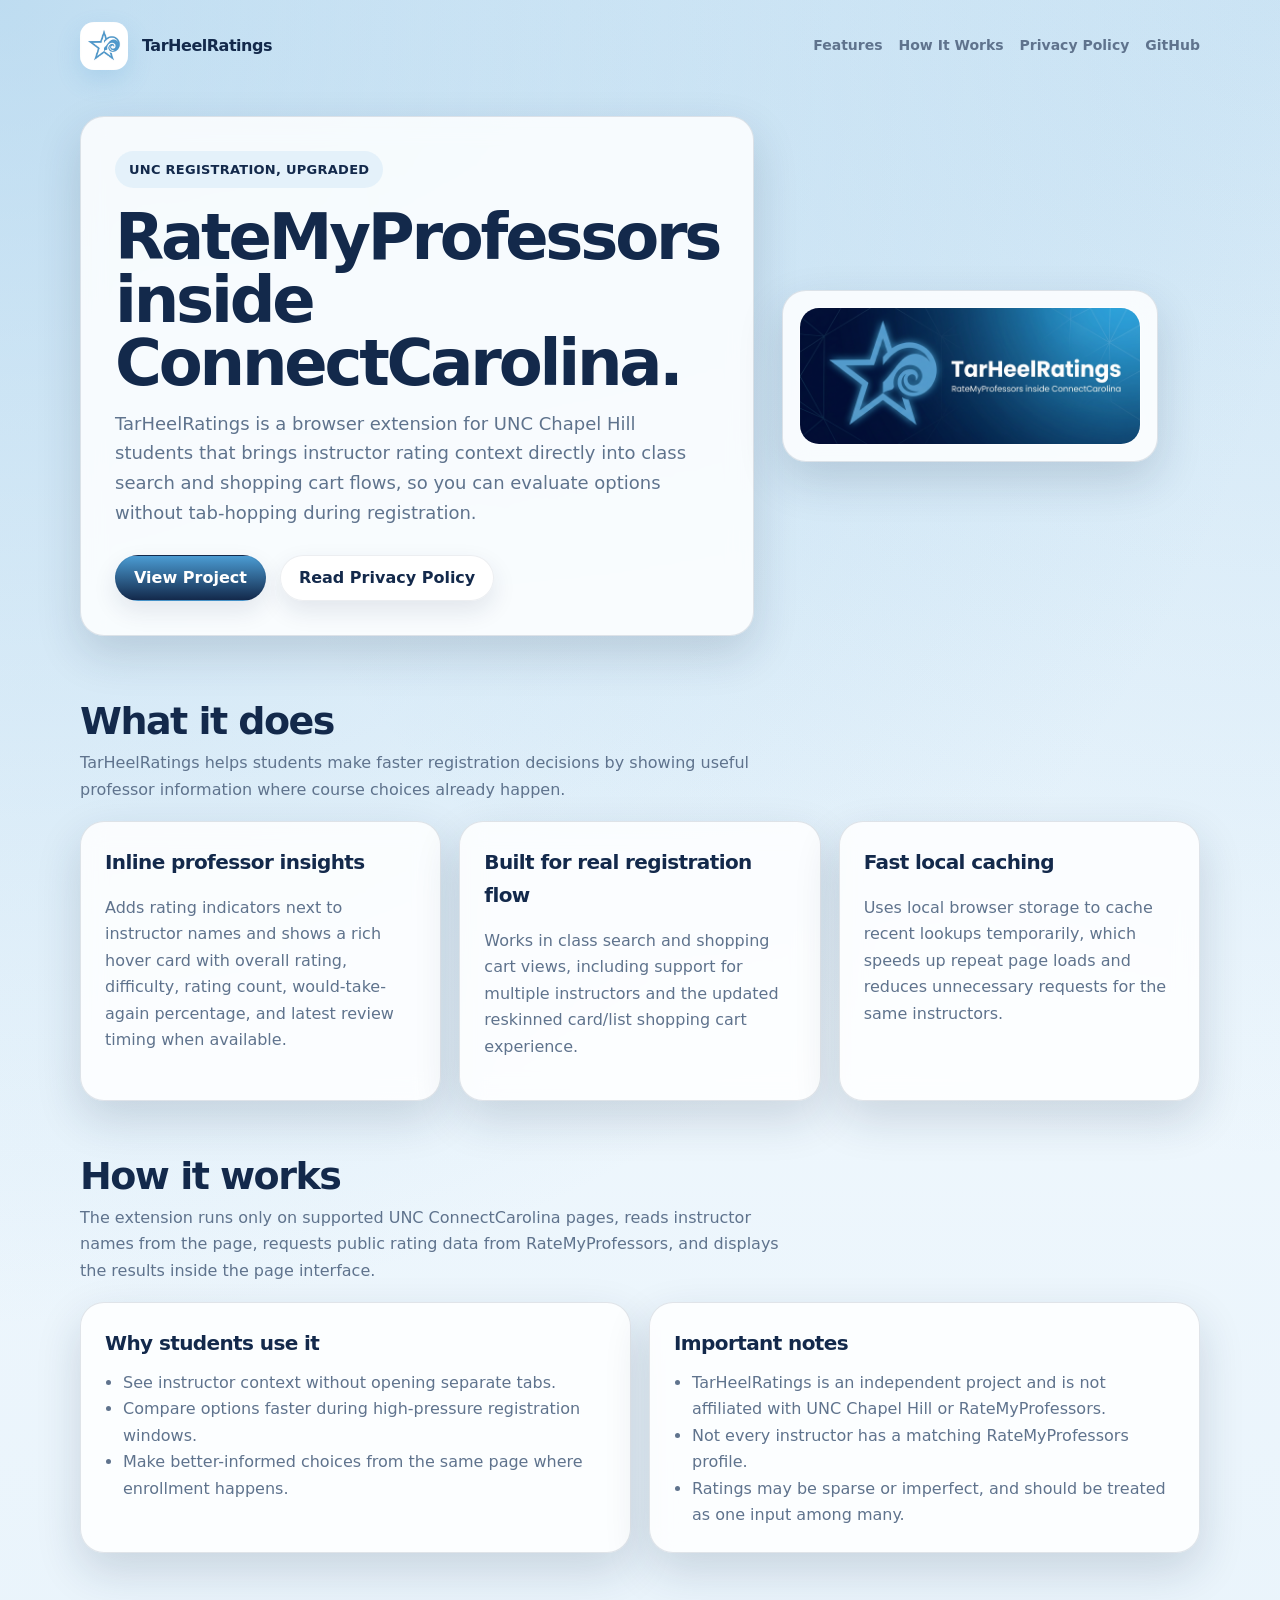
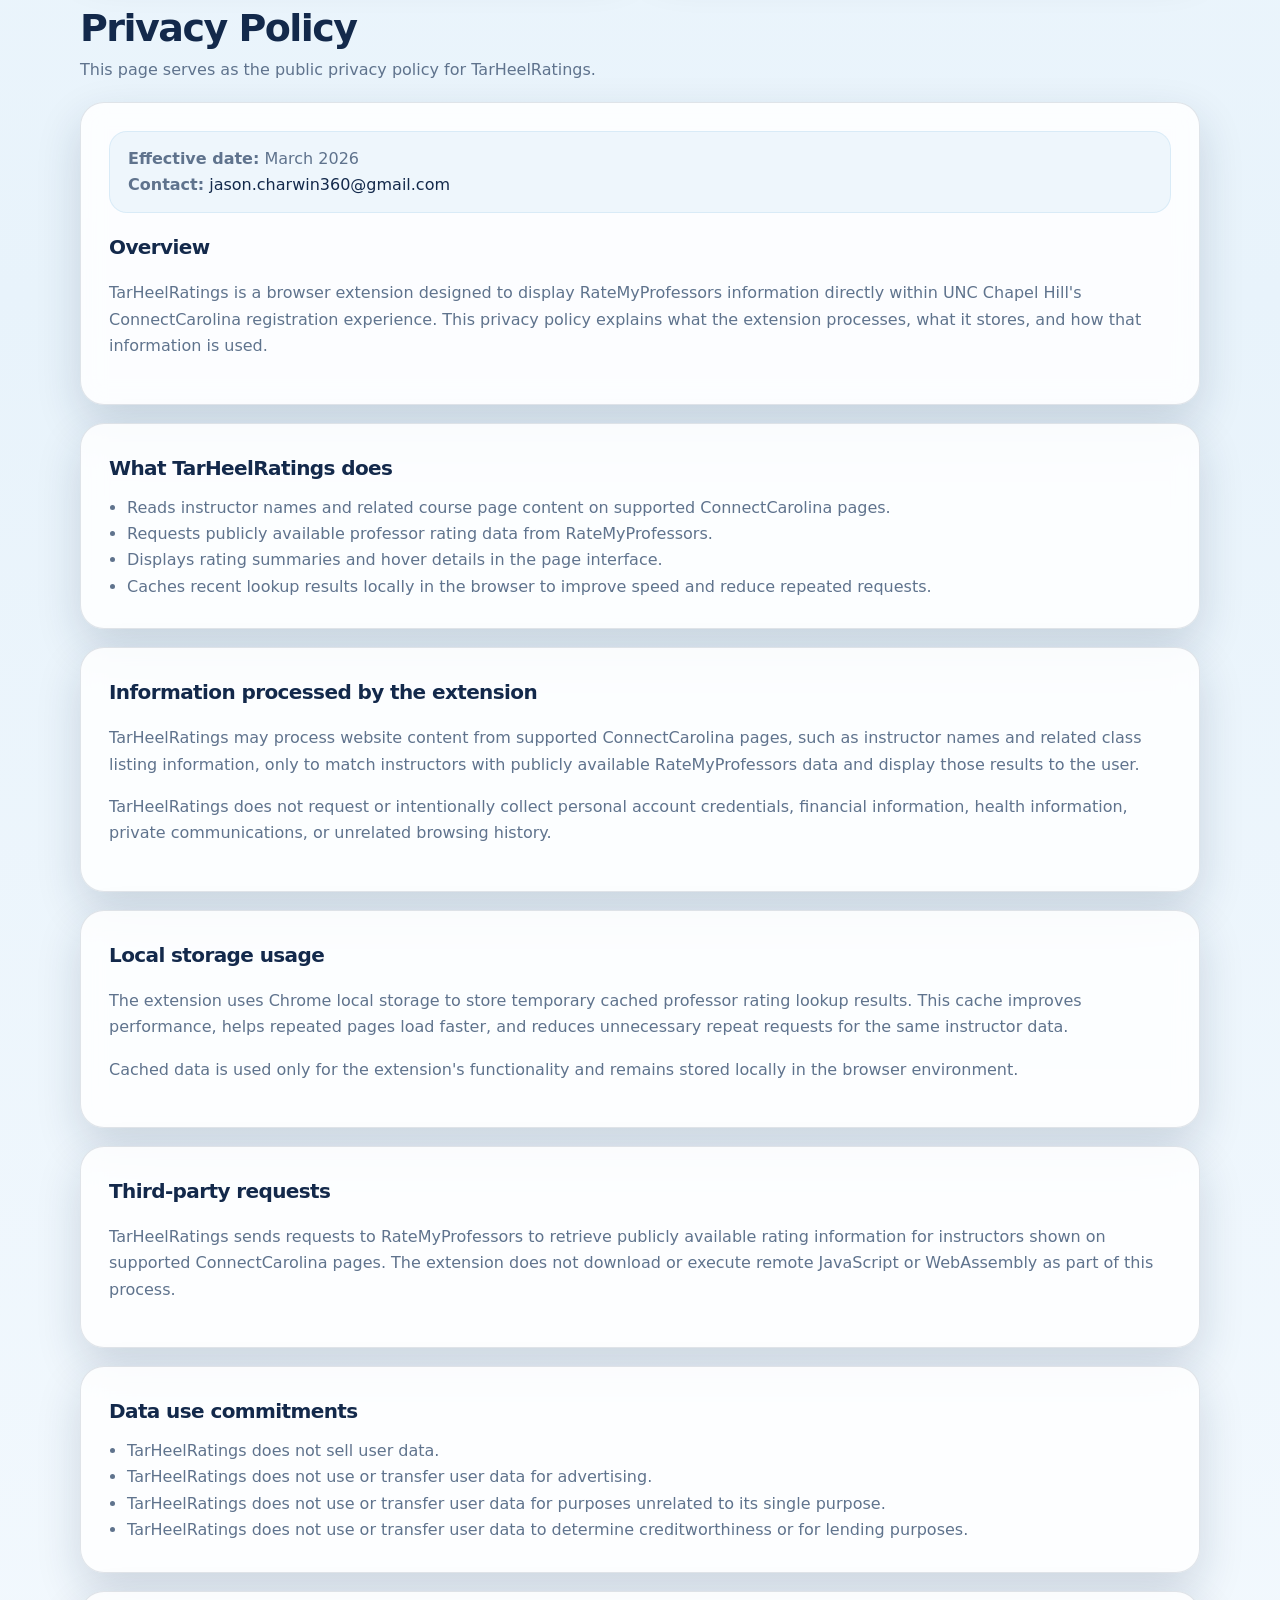
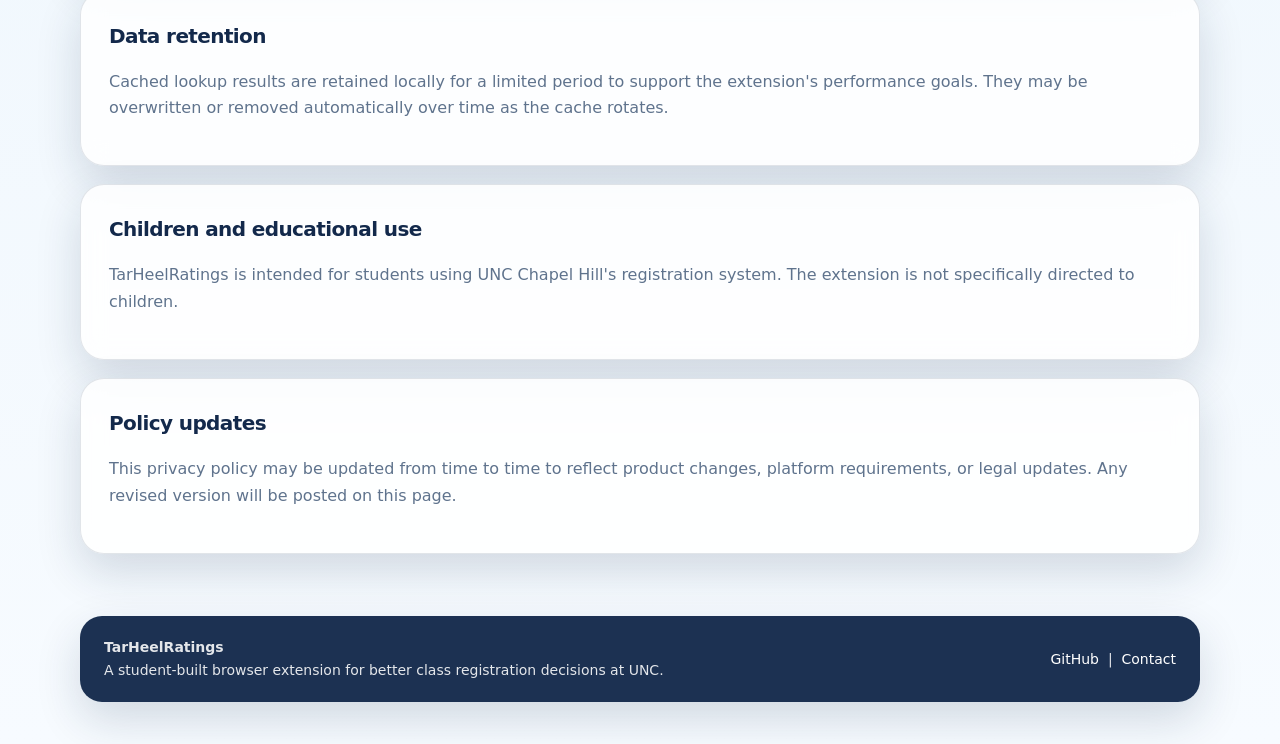
==== index.html @ 44877dec "Prepare TarHeelRatings for release. Add the shopping cart reskin, store assets, and GitHub Pages pri" ====
<!DOCTYPE html>
<html lang="en">
<head>
    <meta charset="UTF-8">
    <meta name="viewport" content="width=device-width, initial-scale=1.0">
    <title>TarHeelRatings</title>
    <meta name="description" content="TarHeelRatings brings RateMyProfessors information directly into UNC Chapel Hill's ConnectCarolina registration experience.">
    <style>
        :root {
            --carolina-blue: #4b9cd3;
            --carolina-blue-light: #7db8e0;
            --carolina-blue-dark: #13294b;
            --ink: #102136;
            --muted: #5f738d;
            --line: rgba(19, 41, 75, 0.12);
            --panel: rgba(255, 255, 255, 0.84);
            --panel-strong: rgba(255, 255, 255, 0.94);
            --shadow: 0 18px 45px rgba(19, 41, 75, 0.16);
            --radius: 24px;
        }

        * {
            box-sizing: border-box;
        }

        html {
            scroll-behavior: smooth;
        }

        body {
            margin: 0;
            font-family: Inter, ui-sans-serif, system-ui, -apple-system, BlinkMacSystemFont, "Segoe UI", sans-serif;
            color: var(--ink);
            background:
                radial-gradient(circle at top left, rgba(125, 184, 224, 0.46), transparent 32%),
                radial-gradient(circle at top right, rgba(75, 156, 211, 0.24), transparent 28%),
                linear-gradient(180deg, #f5fbff 0%, #e8f3fb 48%, #f7fbff 100%);
            line-height: 1.65;
        }

        a {
            color: var(--carolina-blue-dark);
            text-decoration: none;
        }

        a:hover {
            text-decoration: underline;
        }

        .shell {
            width: min(1120px, calc(100% - 32px));
            margin: 0 auto;
        }

        .nav {
            display: flex;
            align-items: center;
            justify-content: space-between;
            gap: 16px;
            padding: 22px 0;
        }

        .brand {
            display: flex;
            align-items: center;
            gap: 14px;
            font-weight: 800;
            letter-spacing: -0.03em;
            color: var(--carolina-blue-dark);
        }

        .brand img {
            width: 48px;
            height: 48px;
            border-radius: 14px;
            box-shadow: 0 10px 24px rgba(75, 156, 211, 0.2);
        }

        .nav-links {
            display: flex;
            align-items: center;
            gap: 16px;
            flex-wrap: wrap;
            color: var(--muted);
            font-size: 14px;
        }

        .nav-links a {
            color: var(--muted);
            font-weight: 600;
        }

        .hero {
            display: grid;
            grid-template-columns: 1.1fr 0.9fr;
            gap: 28px;
            align-items: center;
            padding: 24px 0 48px;
        }

        .hero-card,
        .panel,
        .privacy-block {
            background: var(--panel);
            border: 1px solid var(--line);
            border-radius: var(--radius);
            box-shadow: var(--shadow);
            backdrop-filter: blur(12px);
        }

        .hero-card {
            padding: 34px;
        }

        .eyebrow {
            display: inline-flex;
            align-items: center;
            gap: 8px;
            padding: 8px 14px;
            border-radius: 999px;
            background: rgba(75, 156, 211, 0.1);
            color: var(--carolina-blue-dark);
            font-size: 13px;
            font-weight: 700;
            letter-spacing: 0.02em;
            text-transform: uppercase;
        }

        h1 {
            margin: 18px 0 14px;
            font-size: clamp(40px, 6vw, 64px);
            line-height: 0.98;
            letter-spacing: -0.05em;
            color: var(--carolina-blue-dark);
        }

        .hero p {
            margin: 0;
            color: var(--muted);
            font-size: 18px;
            max-width: 62ch;
        }

        .hero-actions {
            display: flex;
            gap: 14px;
            flex-wrap: wrap;
            margin-top: 28px;
        }

        .button {
            display: inline-flex;
            align-items: center;
            justify-content: center;
            min-height: 46px;
            padding: 0 18px;
            border-radius: 999px;
            border: 1px solid rgba(19, 41, 75, 0.08);
            font-weight: 700;
            box-shadow: 0 10px 24px rgba(19, 41, 75, 0.1);
        }

        .button.primary {
            background: linear-gradient(180deg, var(--carolina-blue), var(--carolina-blue-dark));
            color: #fff;
        }

        .button.secondary {
            background: var(--panel-strong);
            color: var(--carolina-blue-dark);
        }

        .hero-visual {
            overflow: hidden;
            padding: 16px;
        }

        .hero-visual img {
            width: 100%;
            display: block;
            border-radius: 20px;
            border: 1px solid rgba(255, 255, 255, 0.55);
        }

        section {
            padding: 18px 0 38px;
        }

        .section-heading {
            margin-bottom: 18px;
        }

        h2 {
            margin: 0 0 8px;
            font-size: clamp(28px, 4vw, 38px);
            line-height: 1.05;
            letter-spacing: -0.04em;
            color: var(--carolina-blue-dark);
        }

        .section-heading p {
            margin: 0;
            color: var(--muted);
            max-width: 70ch;
        }

        .grid {
            display: grid;
            gap: 18px;
            grid-template-columns: repeat(3, minmax(0, 1fr));
        }

        .panel {
            padding: 24px;
        }

        .panel h3 {
            margin: 0 0 10px;
            font-size: 20px;
            color: var(--carolina-blue-dark);
            letter-spacing: -0.03em;
        }

        .panel p,
        .panel li,
        .privacy-block p,
        .privacy-block li {
            color: var(--muted);
        }

        .panel ul,
        .privacy-block ul {
            padding-left: 18px;
            margin: 10px 0 0;
        }

        .two-up {
            display: grid;
            grid-template-columns: 1fr 1fr;
            gap: 18px;
        }

        .privacy-wrap {
            display: grid;
            gap: 18px;
        }

        .privacy-block {
            padding: 28px;
        }

        .privacy-block h3 {
            margin: 0 0 10px;
            color: var(--carolina-blue-dark);
            font-size: 20px;
            letter-spacing: -0.03em;
        }

        .privacy-meta {
            margin-bottom: 18px;
            padding: 14px 18px;
            background: rgba(75, 156, 211, 0.08);
            border: 1px solid rgba(75, 156, 211, 0.12);
            border-radius: 18px;
            color: var(--muted);
        }

        footer {
            padding: 24px 0 42px;
            color: var(--muted);
            font-size: 14px;
        }

        .footer-card {
            display: flex;
            align-items: center;
            justify-content: space-between;
            gap: 16px;
            padding: 20px 24px;
            background: rgba(19, 41, 75, 0.96);
            border-radius: 22px;
            color: rgba(255, 255, 255, 0.88);
            box-shadow: var(--shadow);
        }

        .footer-card a {
            color: #fff;
        }

        @media (max-width: 920px) {
            .hero,
            .grid,
            .two-up {
                grid-template-columns: 1fr;
            }

            .hero-card,
            .hero-visual,
            .panel,
            .privacy-block {
                padding: 22px;
            }

            .footer-card {
                flex-direction: column;
                align-items: flex-start;
            }
        }
    </style>
</head>
<body>
    <div class="shell">
        <nav class="nav">
            <div class="brand">
                <img src="icons/logo128px.png" alt="TarHeelRatings logo">
                <span>TarHeelRatings</span>
            </div>
            <div class="nav-links">
                <a href="#features">Features</a>
                <a href="#how-it-works">How It Works</a>
                <a href="#privacy">Privacy Policy</a>
                <a href="https://github.com/jasoncharwin/TarHeelRatings" target="_blank" rel="noreferrer">GitHub</a>
            </div>
        </nav>

        <header class="hero">
            <div class="hero-card">
                <div class="eyebrow">UNC registration, upgraded</div>
                <h1>RateMyProfessors inside ConnectCarolina.</h1>
                <p>
                    TarHeelRatings is a browser extension for UNC Chapel Hill students that brings
                    instructor rating context directly into class search and shopping cart flows, so
                    you can evaluate options without tab-hopping during registration.
                </p>
                <div class="hero-actions">
                    <a class="button primary" href="https://github.com/jasoncharwin/TarHeelRatings" target="_blank" rel="noreferrer">View Project</a>
                    <a class="button secondary" href="#privacy">Read Privacy Policy</a>
                </div>
            </div>
            <div class="hero-card hero-visual">
                <img src="icons/screenshots/tarheel-marquee-promo-1400x560.png" alt="TarHeelRatings preview banner">
            </div>
        </header>

        <section id="features">
            <div class="section-heading">
                <h2>What it does</h2>
                <p>
                    TarHeelRatings helps students make faster registration decisions by showing useful
                    professor information where course choices already happen.
                </p>
            </div>
            <div class="grid">
                <article class="panel">
                    <h3>Inline professor insights</h3>
                    <p>
                        Adds rating indicators next to instructor names and shows a rich hover card
                        with overall rating, difficulty, rating count, would-take-again percentage,
                        and latest review timing when available.
                    </p>
                </article>
                <article class="panel">
                    <h3>Built for real registration flow</h3>
                    <p>
                        Works in class search and shopping cart views, including support for multiple
                        instructors and the updated reskinned card/list shopping cart experience.
                    </p>
                </article>
                <article class="panel">
                    <h3>Fast local caching</h3>
                    <p>
                        Uses local browser storage to cache recent lookups temporarily, which speeds up
                        repeat page loads and reduces unnecessary requests for the same instructors.
                    </p>
                </article>
            </div>
        </section>

        <section id="how-it-works">
            <div class="section-heading">
                <h2>How it works</h2>
                <p>
                    The extension runs only on supported UNC ConnectCarolina pages, reads instructor names
                    from the page, requests public rating data from RateMyProfessors, and displays the
                    results inside the page interface.
                </p>
            </div>
            <div class="two-up">
                <article class="panel">
                    <h3>Why students use it</h3>
                    <ul>
                        <li>See instructor context without opening separate tabs.</li>
                        <li>Compare options faster during high-pressure registration windows.</li>
                        <li>Make better-informed choices from the same page where enrollment happens.</li>
                    </ul>
                </article>
                <article class="panel">
                    <h3>Important notes</h3>
                    <ul>
                        <li>TarHeelRatings is an independent project and is not affiliated with UNC Chapel Hill or RateMyProfessors.</li>
                        <li>Not every instructor has a matching RateMyProfessors profile.</li>
                        <li>Ratings may be sparse or imperfect, and should be treated as one input among many.</li>
                    </ul>
                </article>
            </div>
        </section>

        <section id="privacy">
            <div class="section-heading">
                <h2>Privacy Policy</h2>
                <p>
                    This page serves as the public privacy policy for TarHeelRatings.
                </p>
            </div>
            <div class="privacy-wrap">
                <div class="privacy-block">
                    <div class="privacy-meta">
                        <strong>Effective date:</strong> March 2026<br>
                        <strong>Contact:</strong> <a href="mailto:jason.charwin360@gmail.com">jason.charwin360@gmail.com</a>
                    </div>
                    <h3>Overview</h3>
                    <p>
                        TarHeelRatings is a browser extension designed to display RateMyProfessors
                        information directly within UNC Chapel Hill's ConnectCarolina registration
                        experience. This privacy policy explains what the extension processes, what it
                        stores, and how that information is used.
                    </p>
                </div>

                <div class="privacy-block">
                    <h3>What TarHeelRatings does</h3>
                    <ul>
                        <li>Reads instructor names and related course page content on supported ConnectCarolina pages.</li>
                        <li>Requests publicly available professor rating data from RateMyProfessors.</li>
                        <li>Displays rating summaries and hover details in the page interface.</li>
                        <li>Caches recent lookup results locally in the browser to improve speed and reduce repeated requests.</li>
                    </ul>
                </div>

                <div class="privacy-block">
                    <h3>Information processed by the extension</h3>
                    <p>
                        TarHeelRatings may process website content from supported ConnectCarolina pages,
                        such as instructor names and related class listing information, only to match
                        instructors with publicly available RateMyProfessors data and display those results
                        to the user.
                    </p>
                    <p>
                        TarHeelRatings does not request or intentionally collect personal account credentials,
                        financial information, health information, private communications, or unrelated browsing history.
                    </p>
                </div>

                <div class="privacy-block">
                    <h3>Local storage usage</h3>
                    <p>
                        The extension uses Chrome local storage to store temporary cached professor rating
                        lookup results. This cache improves performance, helps repeated pages load faster,
                        and reduces unnecessary repeat requests for the same instructor data.
                    </p>
                    <p>
                        Cached data is used only for the extension's functionality and remains stored locally
                        in the browser environment.
                    </p>
                </div>

                <div class="privacy-block">
                    <h3>Third-party requests</h3>
                    <p>
                        TarHeelRatings sends requests to RateMyProfessors to retrieve publicly available
                        rating information for instructors shown on supported ConnectCarolina pages. The
                        extension does not download or execute remote JavaScript or WebAssembly as part of
                        this process.
                    </p>
                </div>

                <div class="privacy-block">
                    <h3>Data use commitments</h3>
                    <ul>
                        <li>TarHeelRatings does not sell user data.</li>
                        <li>TarHeelRatings does not use or transfer user data for advertising.</li>
                        <li>TarHeelRatings does not use or transfer user data for purposes unrelated to its single purpose.</li>
                        <li>TarHeelRatings does not use or transfer user data to determine creditworthiness or for lending purposes.</li>
                    </ul>
                </div>

                <div class="privacy-block">
                    <h3>Data retention</h3>
                    <p>
                        Cached lookup results are retained locally for a limited period to support the
                        extension's performance goals. They may be overwritten or removed automatically
                        over time as the cache rotates.
                    </p>
                </div>

                <div class="privacy-block">
                    <h3>Children and educational use</h3>
                    <p>
                        TarHeelRatings is intended for students using UNC Chapel Hill's registration system.
                        The extension is not specifically directed to children.
                    </p>
                </div>

                <div class="privacy-block">
                    <h3>Policy updates</h3>
                    <p>
                        This privacy policy may be updated from time to time to reflect product changes,
                        platform requirements, or legal updates. Any revised version will be posted on this page.
                    </p>
                </div>
            </div>
        </section>

        <footer>
            <div class="footer-card">
                <div>
                    <strong>TarHeelRatings</strong><br>
                    A student-built browser extension for better class registration decisions at UNC.
                </div>
                <div>
                    <a href="https://github.com/jasoncharwin/TarHeelRatings" target="_blank" rel="noreferrer">GitHub</a>
                    &nbsp;|&nbsp;
                    <a href="mailto:jason.charwin360@gmail.com">Contact</a>
                </div>
            </div>
        </footer>
    </div>
</body>
</html>
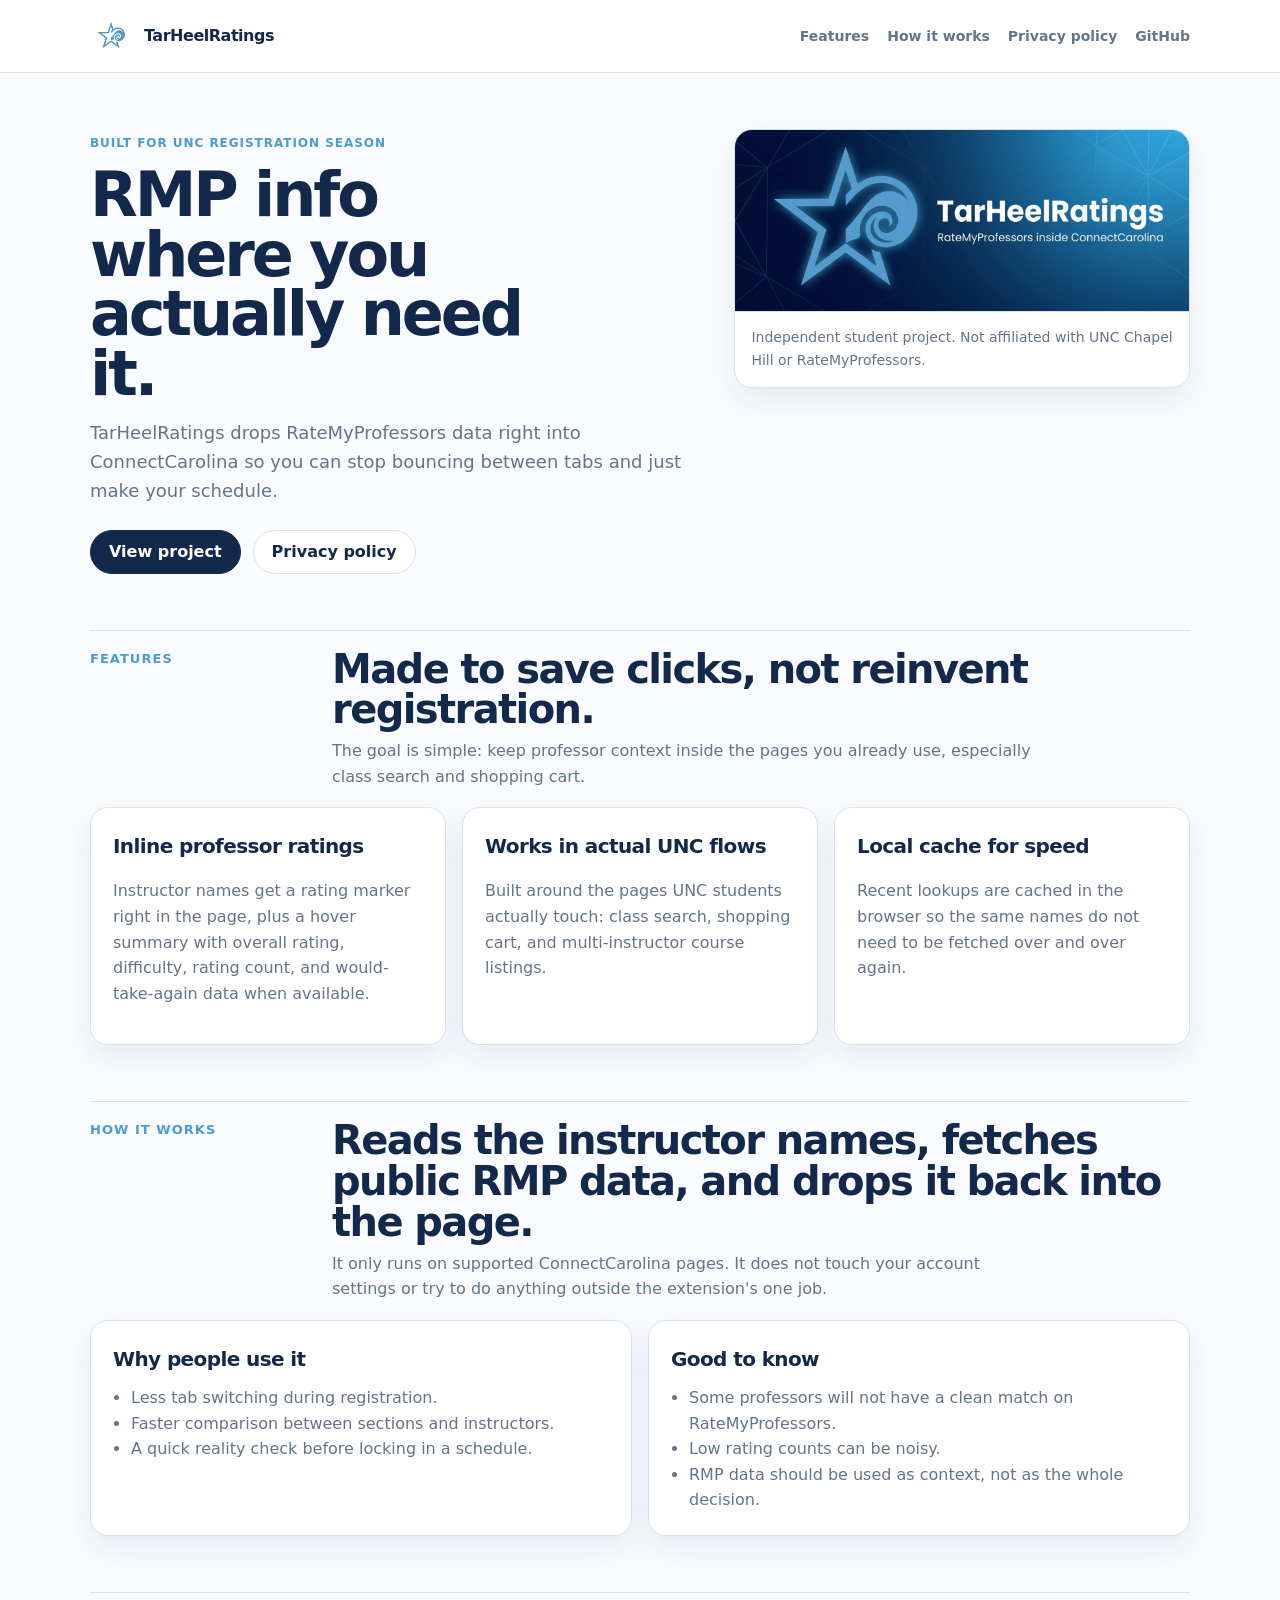
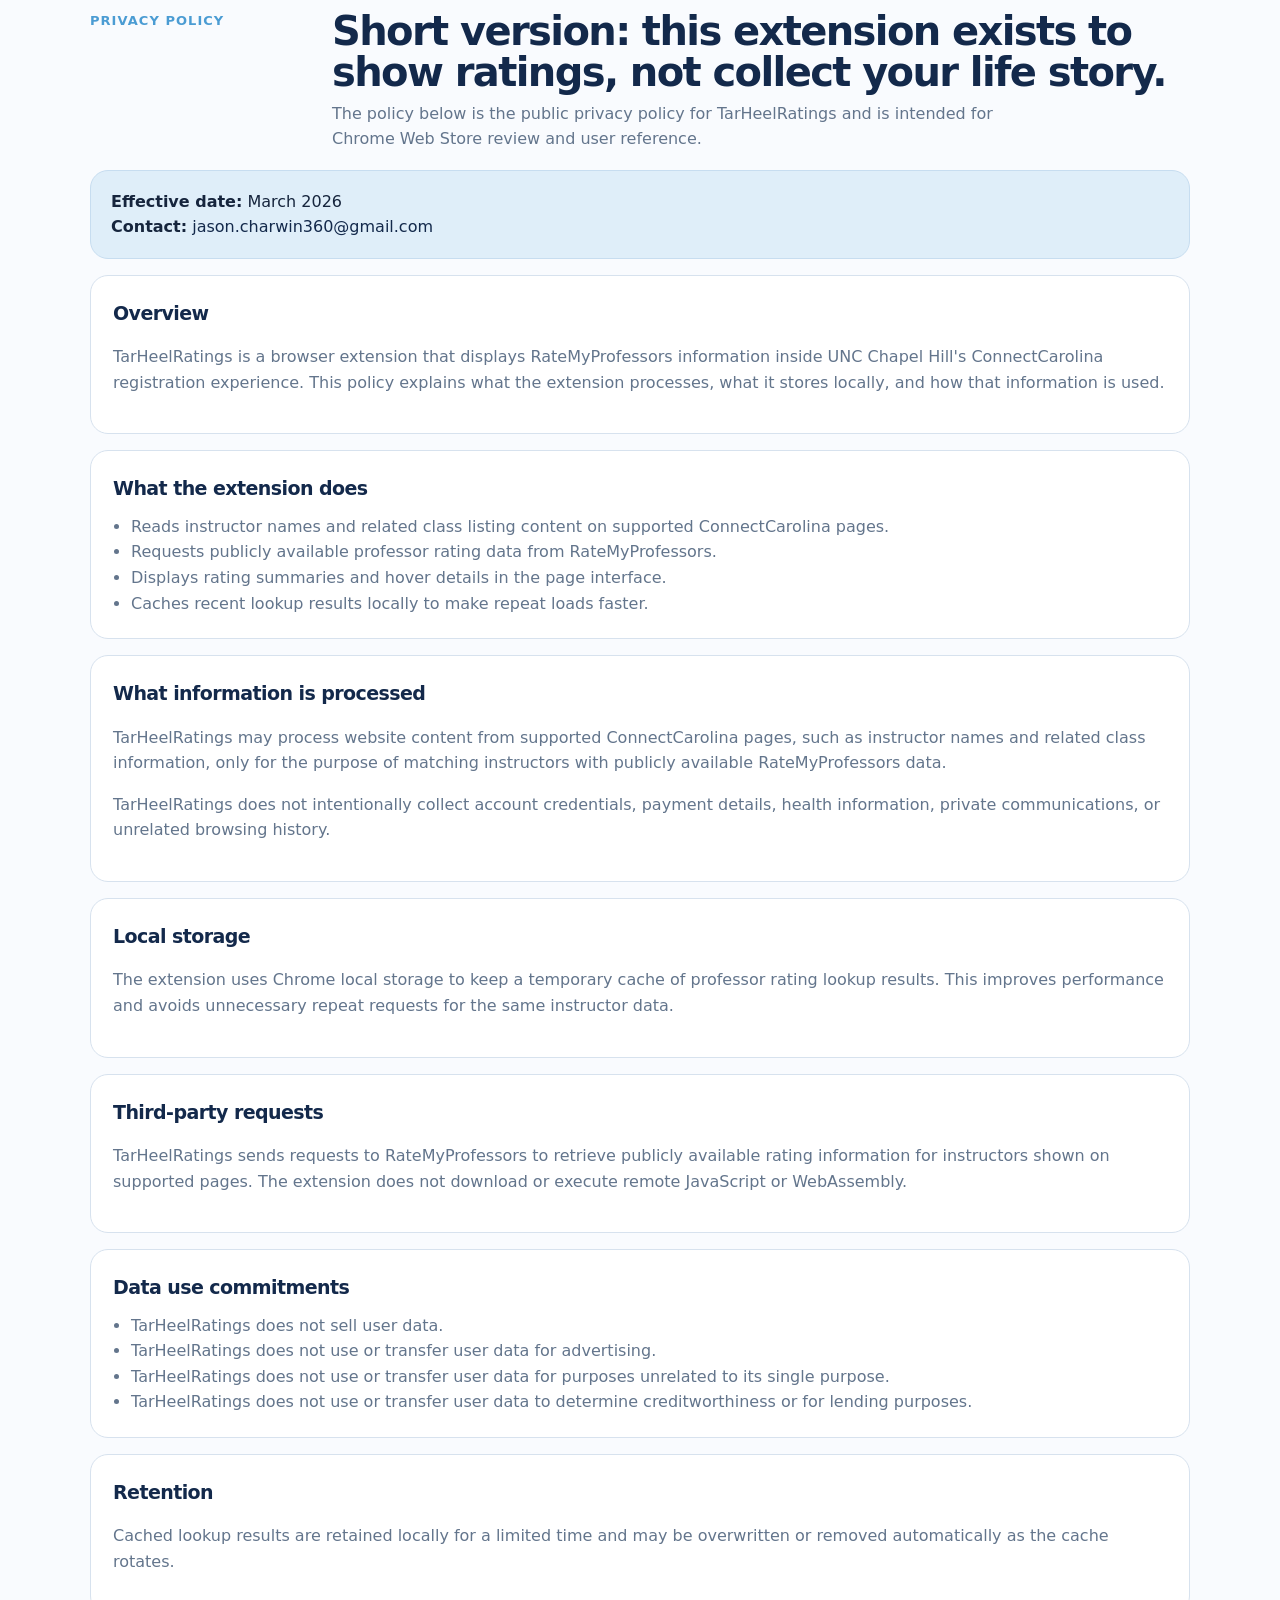
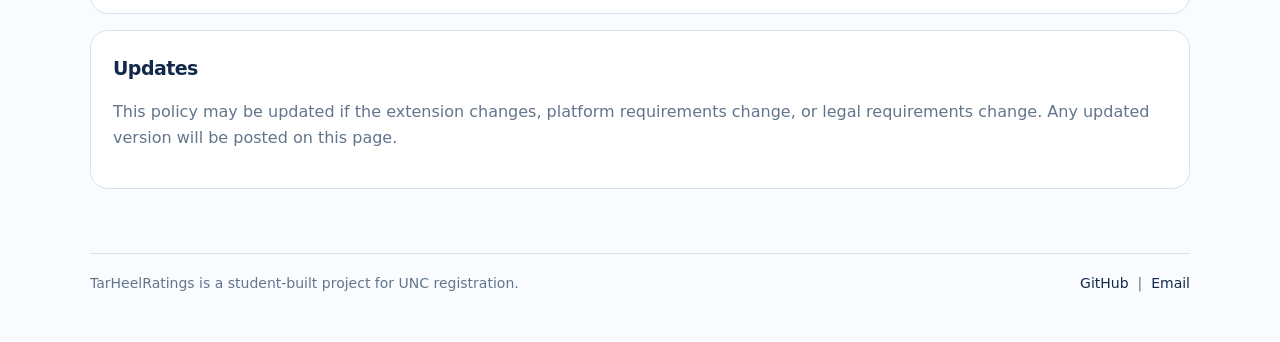
==== commit c4c389fa: "Refine GitHub Pages site styling. Replace the glossy landing page treatment with a cleaner, more edi" ====
--- a/index.html
+++ b/index.html
@@ -7,16 +7,16 @@
     <meta name="description" content="TarHeelRatings brings RateMyProfessors information directly into UNC Chapel Hill's ConnectCarolina registration experience.">
     <style>
         :root {
-            --carolina-blue: #4b9cd3;
-            --carolina-blue-light: #7db8e0;
-            --carolina-blue-dark: #13294b;
-            --ink: #102136;
-            --muted: #5f738d;
-            --line: rgba(19, 41, 75, 0.12);
-            --panel: rgba(255, 255, 255, 0.84);
-            --panel-strong: rgba(255, 255, 255, 0.94);
-            --shadow: 0 18px 45px rgba(19, 41, 75, 0.16);
-            --radius: 24px;
+            --blue: #4b9cd3;
+            --navy: #13294b;
+            --sky: #dfeef9;
+            --paper: #f9fbfe;
+            --ink: #16253d;
+            --muted: #63758c;
+            --line: #d7e2ee;
+            --card: #ffffff;
+            --shadow: 0 12px 30px rgba(19, 41, 75, 0.08);
+            --radius: 18px;
         }
 
         * {
@@ -29,17 +29,14 @@
 
         body {
             margin: 0;
-            font-family: Inter, ui-sans-serif, system-ui, -apple-system, BlinkMacSystemFont, "Segoe UI", sans-serif;
+            font-family: "Inter", "Segoe UI", system-ui, -apple-system, sans-serif;
             color: var(--ink);
-            background:
-                radial-gradient(circle at top left, rgba(125, 184, 224, 0.46), transparent 32%),
-                radial-gradient(circle at top right, rgba(75, 156, 211, 0.24), transparent 28%),
-                linear-gradient(180deg, #f5fbff 0%, #e8f3fb 48%, #f7fbff 100%);
-            line-height: 1.65;
+            background: var(--paper);
+            line-height: 1.6;
         }
 
         a {
-            color: var(--carolina-blue-dark);
+            color: var(--navy);
             text-decoration: none;
         }
 
@@ -47,434 +44,455 @@
             text-decoration: underline;
         }
 
-        .shell {
-            width: min(1120px, calc(100% - 32px));
+        .site-width {
+            width: min(1100px, calc(100% - 32px));
             margin: 0 auto;
         }
 
-        .nav {
+        .topbar {
+            border-bottom: 1px solid var(--line);
+            background: rgba(255, 255, 255, 0.92);
+            backdrop-filter: blur(8px);
+            position: sticky;
+            top: 0;
+            z-index: 10;
+        }
+
+        .topbar-inner {
             display: flex;
             align-items: center;
             justify-content: space-between;
             gap: 16px;
-            padding: 22px 0;
+            min-height: 72px;
         }
 
         .brand {
             display: flex;
             align-items: center;
-            gap: 14px;
+            gap: 12px;
             font-weight: 800;
             letter-spacing: -0.03em;
-            color: var(--carolina-blue-dark);
+            color: var(--navy);
         }
 
         .brand img {
-            width: 48px;
-            height: 48px;
-            border-radius: 14px;
-            box-shadow: 0 10px 24px rgba(75, 156, 211, 0.2);
-        }
-
-        .nav-links {
+            width: 42px;
+            height: 42px;
+            display: block;
+        }
+
+        .topnav {
             display: flex;
             align-items: center;
-            gap: 16px;
+            gap: 18px;
             flex-wrap: wrap;
-            color: var(--muted);
             font-size: 14px;
         }
 
-        .nav-links a {
+        .topnav a {
             color: var(--muted);
             font-weight: 600;
         }
 
         .hero {
+            padding: 56px 0 28px;
+        }
+
+        .hero-grid {
             display: grid;
-            grid-template-columns: 1.1fr 0.9fr;
+            grid-template-columns: 1.15fr 0.85fr;
             gap: 28px;
-            align-items: center;
-            padding: 24px 0 48px;
-        }
-
-        .hero-card,
-        .panel,
-        .privacy-block {
-            background: var(--panel);
-            border: 1px solid var(--line);
-            border-radius: var(--radius);
-            box-shadow: var(--shadow);
-            backdrop-filter: blur(12px);
-        }
-
-        .hero-card {
-            padding: 34px;
-        }
-
-        .eyebrow {
-            display: inline-flex;
-            align-items: center;
-            gap: 8px;
-            padding: 8px 14px;
-            border-radius: 999px;
-            background: rgba(75, 156, 211, 0.1);
-            color: var(--carolina-blue-dark);
-            font-size: 13px;
-            font-weight: 700;
-            letter-spacing: 0.02em;
+            align-items: start;
+        }
+
+        .kicker {
+            display: inline-block;
+            font-size: 12px;
+            font-weight: 800;
+            letter-spacing: 0.08em;
             text-transform: uppercase;
+            color: var(--blue);
+            margin-bottom: 12px;
         }
 
         h1 {
-            margin: 18px 0 14px;
-            font-size: clamp(40px, 6vw, 64px);
-            line-height: 0.98;
+            margin: 0 0 16px;
+            font-size: clamp(40px, 6vw, 62px);
+            line-height: 0.96;
             letter-spacing: -0.05em;
-            color: var(--carolina-blue-dark);
-        }
-
-        .hero p {
+            color: var(--navy);
+            max-width: 11ch;
+        }
+
+        .hero-copy p {
             margin: 0;
             color: var(--muted);
             font-size: 18px;
-            max-width: 62ch;
-        }
-
-        .hero-actions {
+            max-width: 58ch;
+        }
+
+        .button-row {
             display: flex;
-            gap: 14px;
+            gap: 12px;
             flex-wrap: wrap;
-            margin-top: 28px;
+            margin-top: 24px;
         }
 
         .button {
             display: inline-flex;
             align-items: center;
             justify-content: center;
-            min-height: 46px;
+            min-height: 44px;
             padding: 0 18px;
             border-radius: 999px;
-            border: 1px solid rgba(19, 41, 75, 0.08);
             font-weight: 700;
-            box-shadow: 0 10px 24px rgba(19, 41, 75, 0.1);
+            border: 1px solid var(--line);
+            background: #fff;
+            color: var(--navy);
+            box-shadow: none;
         }
 
         .button.primary {
-            background: linear-gradient(180deg, var(--carolina-blue), var(--carolina-blue-dark));
+            background: var(--navy);
+            border-color: var(--navy);
             color: #fff;
         }
 
         .button.secondary {
-            background: var(--panel-strong);
-            color: var(--carolina-blue-dark);
-        }
-
-        .hero-visual {
+            background: #fff;
+            color: var(--navy);
+        }
+
+        .button:hover {
+            text-decoration: none;
+        }
+
+        .hero-side {
+            background: var(--card);
+            border: 1px solid var(--line);
+            border-radius: var(--radius);
+            box-shadow: var(--shadow);
             overflow: hidden;
-            padding: 16px;
-        }
-
-        .hero-visual img {
+        }
+
+        .hero-side img {
+            display: block;
             width: 100%;
-            display: block;
-            border-radius: 20px;
-            border: 1px solid rgba(255, 255, 255, 0.55);
+            height: auto;
+        }
+
+        .hero-note {
+            padding: 14px 16px 16px;
+            border-top: 1px solid var(--line);
+            color: var(--muted);
+            font-size: 14px;
         }
 
         section {
-            padding: 18px 0 38px;
-        }
-
-        .section-heading {
-            margin-bottom: 18px;
-        }
-
-        h2 {
+            padding: 28px 0;
+        }
+
+        .section-head {
+            display: grid;
+            grid-template-columns: 220px 1fr;
+            gap: 22px;
+            align-items: start;
+            padding: 18px 0;
+            border-top: 1px solid var(--line);
+        }
+
+        .section-label {
+            font-size: 13px;
+            font-weight: 800;
+            letter-spacing: 0.08em;
+            text-transform: uppercase;
+            color: var(--blue);
+        }
+
+        .section-head h2 {
             margin: 0 0 8px;
-            font-size: clamp(28px, 4vw, 38px);
-            line-height: 1.05;
+            font-size: clamp(28px, 4vw, 40px);
+            line-height: 1.02;
             letter-spacing: -0.04em;
-            color: var(--carolina-blue-dark);
-        }
-
-        .section-heading p {
+            color: var(--navy);
+        }
+
+        .section-head p {
             margin: 0;
             color: var(--muted);
             max-width: 70ch;
         }
 
-        .grid {
+        .feature-grid,
+        .info-grid {
             display: grid;
-            gap: 18px;
+            gap: 16px;
             grid-template-columns: repeat(3, minmax(0, 1fr));
         }
 
-        .panel {
-            padding: 24px;
-        }
-
-        .panel h3 {
+        .info-grid {
+            grid-template-columns: 1fr 1fr;
+        }
+
+        .card {
+            background: var(--card);
+            border: 1px solid var(--line);
+            border-radius: var(--radius);
+            padding: 22px;
+            box-shadow: var(--shadow);
+        }
+
+        .card h3 {
             margin: 0 0 10px;
             font-size: 20px;
-            color: var(--carolina-blue-dark);
             letter-spacing: -0.03em;
-        }
-
-        .panel p,
-        .panel li,
-        .privacy-block p,
-        .privacy-block li {
+            color: var(--navy);
+        }
+
+        .card p,
+        .card li {
             color: var(--muted);
         }
 
-        .panel ul,
-        .privacy-block ul {
+        .card ul {
+            margin: 0;
             padding-left: 18px;
-            margin: 10px 0 0;
-        }
-
-        .two-up {
+        }
+
+        .policy-intro {
+            background: var(--sky);
+            border: 1px solid #c7ddf0;
+            border-radius: var(--radius);
+            padding: 18px 20px;
+            color: var(--ink);
+        }
+
+        .policy-grid {
             display: grid;
-            grid-template-columns: 1fr 1fr;
-            gap: 18px;
-        }
-
-        .privacy-wrap {
-            display: grid;
-            gap: 18px;
-        }
-
-        .privacy-block {
-            padding: 28px;
-        }
-
-        .privacy-block h3 {
-            margin: 0 0 10px;
-            color: var(--carolina-blue-dark);
-            font-size: 20px;
-            letter-spacing: -0.03em;
-        }
-
-        .privacy-meta {
-            margin-bottom: 18px;
-            padding: 14px 18px;
-            background: rgba(75, 156, 211, 0.08);
-            border: 1px solid rgba(75, 156, 211, 0.12);
-            border-radius: 18px;
-            color: var(--muted);
+            gap: 16px;
+            margin-top: 16px;
+        }
+
+        .policy-grid .card {
+            box-shadow: none;
+        }
+
+        .policy-grid h3 {
+            font-size: 19px;
         }
 
         footer {
-            padding: 24px 0 42px;
+            padding: 36px 0 48px;
+        }
+
+        .footer {
+            display: flex;
+            justify-content: space-between;
+            gap: 16px;
+            padding-top: 18px;
+            border-top: 1px solid var(--line);
             color: var(--muted);
             font-size: 14px;
         }
 
-        .footer-card {
-            display: flex;
-            align-items: center;
-            justify-content: space-between;
-            gap: 16px;
-            padding: 20px 24px;
-            background: rgba(19, 41, 75, 0.96);
-            border-radius: 22px;
-            color: rgba(255, 255, 255, 0.88);
-            box-shadow: var(--shadow);
-        }
-
-        .footer-card a {
-            color: #fff;
-        }
-
         @media (max-width: 920px) {
-            .hero,
-            .grid,
-            .two-up {
+            .hero-grid,
+            .section-head,
+            .feature-grid,
+            .info-grid,
+            .footer {
                 grid-template-columns: 1fr;
+                display: grid;
             }
 
-            .hero-card,
-            .hero-visual,
-            .panel,
-            .privacy-block {
-                padding: 22px;
+            h1 {
+                max-width: none;
             }
 
-            .footer-card {
+            .topbar-inner {
+                padding: 10px 0;
+                align-items: flex-start;
                 flex-direction: column;
-                align-items: flex-start;
             }
         }
     </style>
 </head>
 <body>
-    <div class="shell">
-        <nav class="nav">
+    <header class="topbar">
+        <div class="site-width topbar-inner">
             <div class="brand">
                 <img src="icons/logo128px.png" alt="TarHeelRatings logo">
                 <span>TarHeelRatings</span>
             </div>
-            <div class="nav-links">
+            <nav class="topnav">
                 <a href="#features">Features</a>
-                <a href="#how-it-works">How It Works</a>
-                <a href="#privacy">Privacy Policy</a>
+                <a href="#how-it-works">How it works</a>
+                <a href="#privacy">Privacy policy</a>
                 <a href="https://github.com/jasoncharwin/TarHeelRatings" target="_blank" rel="noreferrer">GitHub</a>
-            </div>
-        </nav>
-
-        <header class="hero">
-            <div class="hero-card">
-                <div class="eyebrow">UNC registration, upgraded</div>
-                <h1>RateMyProfessors inside ConnectCarolina.</h1>
-                <p>
-                    TarHeelRatings is a browser extension for UNC Chapel Hill students that brings
-                    instructor rating context directly into class search and shopping cart flows, so
-                    you can evaluate options without tab-hopping during registration.
-                </p>
-                <div class="hero-actions">
-                    <a class="button primary" href="https://github.com/jasoncharwin/TarHeelRatings" target="_blank" rel="noreferrer">View Project</a>
-                    <a class="button secondary" href="#privacy">Read Privacy Policy</a>
+            </nav>
+        </div>
+    </header>
+
+    <main class="site-width">
+        <section class="hero">
+            <div class="hero-grid">
+                <div class="hero-copy">
+                    <div class="kicker">Built for UNC registration season</div>
+                    <h1>RMP info where you actually need it.</h1>
+                    <p>
+                        TarHeelRatings drops RateMyProfessors data right into ConnectCarolina so you
+                        can stop bouncing between tabs and just make your schedule.
+                    </p>
+                    <div class="button-row">
+                        <a class="button primary" href="https://github.com/jasoncharwin/TarHeelRatings" target="_blank" rel="noreferrer">View project</a>
+                        <a class="button secondary" href="#privacy">Privacy policy</a>
+                    </div>
                 </div>
-            </div>
-            <div class="hero-card hero-visual">
-                <img src="icons/screenshots/tarheel-marquee-promo-1400x560.png" alt="TarHeelRatings preview banner">
-            </div>
-        </header>
+                <aside class="hero-side">
+                    <img src="icons/screenshots/tarheel-marquee-promo-1400x560.png" alt="TarHeelRatings promo banner">
+                    <div class="hero-note">
+                        Independent student project. Not affiliated with UNC Chapel Hill or RateMyProfessors.
+                    </div>
+                </aside>
+            </div>
+        </section>
 
         <section id="features">
-            <div class="section-heading">
-                <h2>What it does</h2>
-                <p>
-                    TarHeelRatings helps students make faster registration decisions by showing useful
-                    professor information where course choices already happen.
-                </p>
-            </div>
-            <div class="grid">
-                <article class="panel">
-                    <h3>Inline professor insights</h3>
-                    <p>
-                        Adds rating indicators next to instructor names and shows a rich hover card
-                        with overall rating, difficulty, rating count, would-take-again percentage,
-                        and latest review timing when available.
-                    </p>
-                </article>
-                <article class="panel">
-                    <h3>Built for real registration flow</h3>
-                    <p>
-                        Works in class search and shopping cart views, including support for multiple
-                        instructors and the updated reskinned card/list shopping cart experience.
-                    </p>
-                </article>
-                <article class="panel">
-                    <h3>Fast local caching</h3>
-                    <p>
-                        Uses local browser storage to cache recent lookups temporarily, which speeds up
-                        repeat page loads and reduces unnecessary requests for the same instructors.
+            <div class="section-head">
+                <div class="section-label">Features</div>
+                <div>
+                    <h2>Made to save clicks, not reinvent registration.</h2>
+                    <p>
+                        The goal is simple: keep professor context inside the pages you already use,
+                        especially class search and shopping cart.
+                    </p>
+                </div>
+            </div>
+            <div class="feature-grid">
+                <article class="card">
+                    <h3>Inline professor ratings</h3>
+                    <p>
+                        Instructor names get a rating marker right in the page, plus a hover summary with
+                        overall rating, difficulty, rating count, and would-take-again data when available.
+                    </p>
+                </article>
+                <article class="card">
+                    <h3>Works in actual UNC flows</h3>
+                    <p>
+                        Built around the pages UNC students actually touch: class search, shopping cart,
+                        and multi-instructor course listings.
+                    </p>
+                </article>
+                <article class="card">
+                    <h3>Local cache for speed</h3>
+                    <p>
+                        Recent lookups are cached in the browser so the same names do not need to be
+                        fetched over and over again.
                     </p>
                 </article>
             </div>
         </section>
 
         <section id="how-it-works">
-            <div class="section-heading">
-                <h2>How it works</h2>
-                <p>
-                    The extension runs only on supported UNC ConnectCarolina pages, reads instructor names
-                    from the page, requests public rating data from RateMyProfessors, and displays the
-                    results inside the page interface.
-                </p>
-            </div>
-            <div class="two-up">
-                <article class="panel">
-                    <h3>Why students use it</h3>
+            <div class="section-head">
+                <div class="section-label">How it works</div>
+                <div>
+                    <h2>Reads the instructor names, fetches public RMP data, and drops it back into the page.</h2>
+                    <p>
+                        It only runs on supported ConnectCarolina pages. It does not touch your account
+                        settings or try to do anything outside the extension's one job.
+                    </p>
+                </div>
+            </div>
+            <div class="info-grid">
+                <article class="card">
+                    <h3>Why people use it</h3>
                     <ul>
-                        <li>See instructor context without opening separate tabs.</li>
-                        <li>Compare options faster during high-pressure registration windows.</li>
-                        <li>Make better-informed choices from the same page where enrollment happens.</li>
+                        <li>Less tab switching during registration.</li>
+                        <li>Faster comparison between sections and instructors.</li>
+                        <li>A quick reality check before locking in a schedule.</li>
                     </ul>
                 </article>
-                <article class="panel">
-                    <h3>Important notes</h3>
+                <article class="card">
+                    <h3>Good to know</h3>
                     <ul>
-                        <li>TarHeelRatings is an independent project and is not affiliated with UNC Chapel Hill or RateMyProfessors.</li>
-                        <li>Not every instructor has a matching RateMyProfessors profile.</li>
-                        <li>Ratings may be sparse or imperfect, and should be treated as one input among many.</li>
+                        <li>Some professors will not have a clean match on RateMyProfessors.</li>
+                        <li>Low rating counts can be noisy.</li>
+                        <li>RMP data should be used as context, not as the whole decision.</li>
                     </ul>
                 </article>
             </div>
         </section>
 
         <section id="privacy">
-            <div class="section-heading">
-                <h2>Privacy Policy</h2>
-                <p>
-                    This page serves as the public privacy policy for TarHeelRatings.
-                </p>
-            </div>
-            <div class="privacy-wrap">
-                <div class="privacy-block">
-                    <div class="privacy-meta">
-                        <strong>Effective date:</strong> March 2026<br>
-                        <strong>Contact:</strong> <a href="mailto:jason.charwin360@gmail.com">jason.charwin360@gmail.com</a>
-                    </div>
+            <div class="section-head">
+                <div class="section-label">Privacy policy</div>
+                <div>
+                    <h2>Short version: this extension exists to show ratings, not collect your life story.</h2>
+                    <p>
+                        The policy below is the public privacy policy for TarHeelRatings and is intended
+                        for Chrome Web Store review and user reference.
+                    </p>
+                </div>
+            </div>
+
+            <div class="policy-intro">
+                <strong>Effective date:</strong> March 2026<br>
+                <strong>Contact:</strong> <a href="mailto:jason.charwin360@gmail.com">jason.charwin360@gmail.com</a>
+            </div>
+
+            <div class="policy-grid">
+                <article class="card">
                     <h3>Overview</h3>
                     <p>
-                        TarHeelRatings is a browser extension designed to display RateMyProfessors
-                        information directly within UNC Chapel Hill's ConnectCarolina registration
-                        experience. This privacy policy explains what the extension processes, what it
-                        stores, and how that information is used.
-                    </p>
-                </div>
-
-                <div class="privacy-block">
-                    <h3>What TarHeelRatings does</h3>
+                        TarHeelRatings is a browser extension that displays RateMyProfessors information
+                        inside UNC Chapel Hill's ConnectCarolina registration experience. This policy explains
+                        what the extension processes, what it stores locally, and how that information is used.
+                    </p>
+                </article>
+
+                <article class="card">
+                    <h3>What the extension does</h3>
                     <ul>
-                        <li>Reads instructor names and related course page content on supported ConnectCarolina pages.</li>
+                        <li>Reads instructor names and related class listing content on supported ConnectCarolina pages.</li>
                         <li>Requests publicly available professor rating data from RateMyProfessors.</li>
                         <li>Displays rating summaries and hover details in the page interface.</li>
-                        <li>Caches recent lookup results locally in the browser to improve speed and reduce repeated requests.</li>
+                        <li>Caches recent lookup results locally to make repeat loads faster.</li>
                     </ul>
-                </div>
-
-                <div class="privacy-block">
-                    <h3>Information processed by the extension</h3>
+                </article>
+
+                <article class="card">
+                    <h3>What information is processed</h3>
                     <p>
                         TarHeelRatings may process website content from supported ConnectCarolina pages,
-                        such as instructor names and related class listing information, only to match
-                        instructors with publicly available RateMyProfessors data and display those results
-                        to the user.
-                    </p>
-                    <p>
-                        TarHeelRatings does not request or intentionally collect personal account credentials,
-                        financial information, health information, private communications, or unrelated browsing history.
-                    </p>
-                </div>
-
-                <div class="privacy-block">
-                    <h3>Local storage usage</h3>
-                    <p>
-                        The extension uses Chrome local storage to store temporary cached professor rating
-                        lookup results. This cache improves performance, helps repeated pages load faster,
-                        and reduces unnecessary repeat requests for the same instructor data.
-                    </p>
-                    <p>
-                        Cached data is used only for the extension's functionality and remains stored locally
-                        in the browser environment.
-                    </p>
-                </div>
-
-                <div class="privacy-block">
+                        such as instructor names and related class information, only for the purpose of
+                        matching instructors with publicly available RateMyProfessors data.
+                    </p>
+                    <p>
+                        TarHeelRatings does not intentionally collect account credentials, payment details,
+                        health information, private communications, or unrelated browsing history.
+                    </p>
+                </article>
+
+                <article class="card">
+                    <h3>Local storage</h3>
+                    <p>
+                        The extension uses Chrome local storage to keep a temporary cache of professor rating
+                        lookup results. This improves performance and avoids unnecessary repeat requests for
+                        the same instructor data.
+                    </p>
+                </article>
+
+                <article class="card">
                     <h3>Third-party requests</h3>
                     <p>
                         TarHeelRatings sends requests to RateMyProfessors to retrieve publicly available
-                        rating information for instructors shown on supported ConnectCarolina pages. The
-                        extension does not download or execute remote JavaScript or WebAssembly as part of
-                        this process.
-                    </p>
-                </div>
-
-                <div class="privacy-block">
+                        rating information for instructors shown on supported pages. The extension does not
+                        download or execute remote JavaScript or WebAssembly.
+                    </p>
+                </article>
+
+                <article class="card">
                     <h3>Data use commitments</h3>
                     <ul>
                         <li>TarHeelRatings does not sell user data.</li>
@@ -482,48 +500,36 @@
                         <li>TarHeelRatings does not use or transfer user data for purposes unrelated to its single purpose.</li>
                         <li>TarHeelRatings does not use or transfer user data to determine creditworthiness or for lending purposes.</li>
                     </ul>
-                </div>
-
-                <div class="privacy-block">
-                    <h3>Data retention</h3>
-                    <p>
-                        Cached lookup results are retained locally for a limited period to support the
-                        extension's performance goals. They may be overwritten or removed automatically
-                        over time as the cache rotates.
-                    </p>
-                </div>
-
-                <div class="privacy-block">
-                    <h3>Children and educational use</h3>
-                    <p>
-                        TarHeelRatings is intended for students using UNC Chapel Hill's registration system.
-                        The extension is not specifically directed to children.
-                    </p>
-                </div>
-
-                <div class="privacy-block">
-                    <h3>Policy updates</h3>
-                    <p>
-                        This privacy policy may be updated from time to time to reflect product changes,
-                        platform requirements, or legal updates. Any revised version will be posted on this page.
-                    </p>
-                </div>
+                </article>
+
+                <article class="card">
+                    <h3>Retention</h3>
+                    <p>
+                        Cached lookup results are retained locally for a limited time and may be overwritten
+                        or removed automatically as the cache rotates.
+                    </p>
+                </article>
+
+                <article class="card">
+                    <h3>Updates</h3>
+                    <p>
+                        This policy may be updated if the extension changes, platform requirements change,
+                        or legal requirements change. Any updated version will be posted on this page.
+                    </p>
+                </article>
             </div>
         </section>
-
-        <footer>
-            <div class="footer-card">
-                <div>
-                    <strong>TarHeelRatings</strong><br>
-                    A student-built browser extension for better class registration decisions at UNC.
-                </div>
-                <div>
-                    <a href="https://github.com/jasoncharwin/TarHeelRatings" target="_blank" rel="noreferrer">GitHub</a>
-                    &nbsp;|&nbsp;
-                    <a href="mailto:jason.charwin360@gmail.com">Contact</a>
-                </div>
-            </div>
-        </footer>
-    </div>
+    </main>
+
+    <footer class="site-width">
+        <div class="footer">
+            <div>TarHeelRatings is a student-built project for UNC registration.</div>
+            <div>
+                <a href="https://github.com/jasoncharwin/TarHeelRatings" target="_blank" rel="noreferrer">GitHub</a>
+                &nbsp;|&nbsp;
+                <a href="mailto:jason.charwin360@gmail.com">Email</a>
+            </div>
+        </div>
+    </footer>
 </body>
 </html>
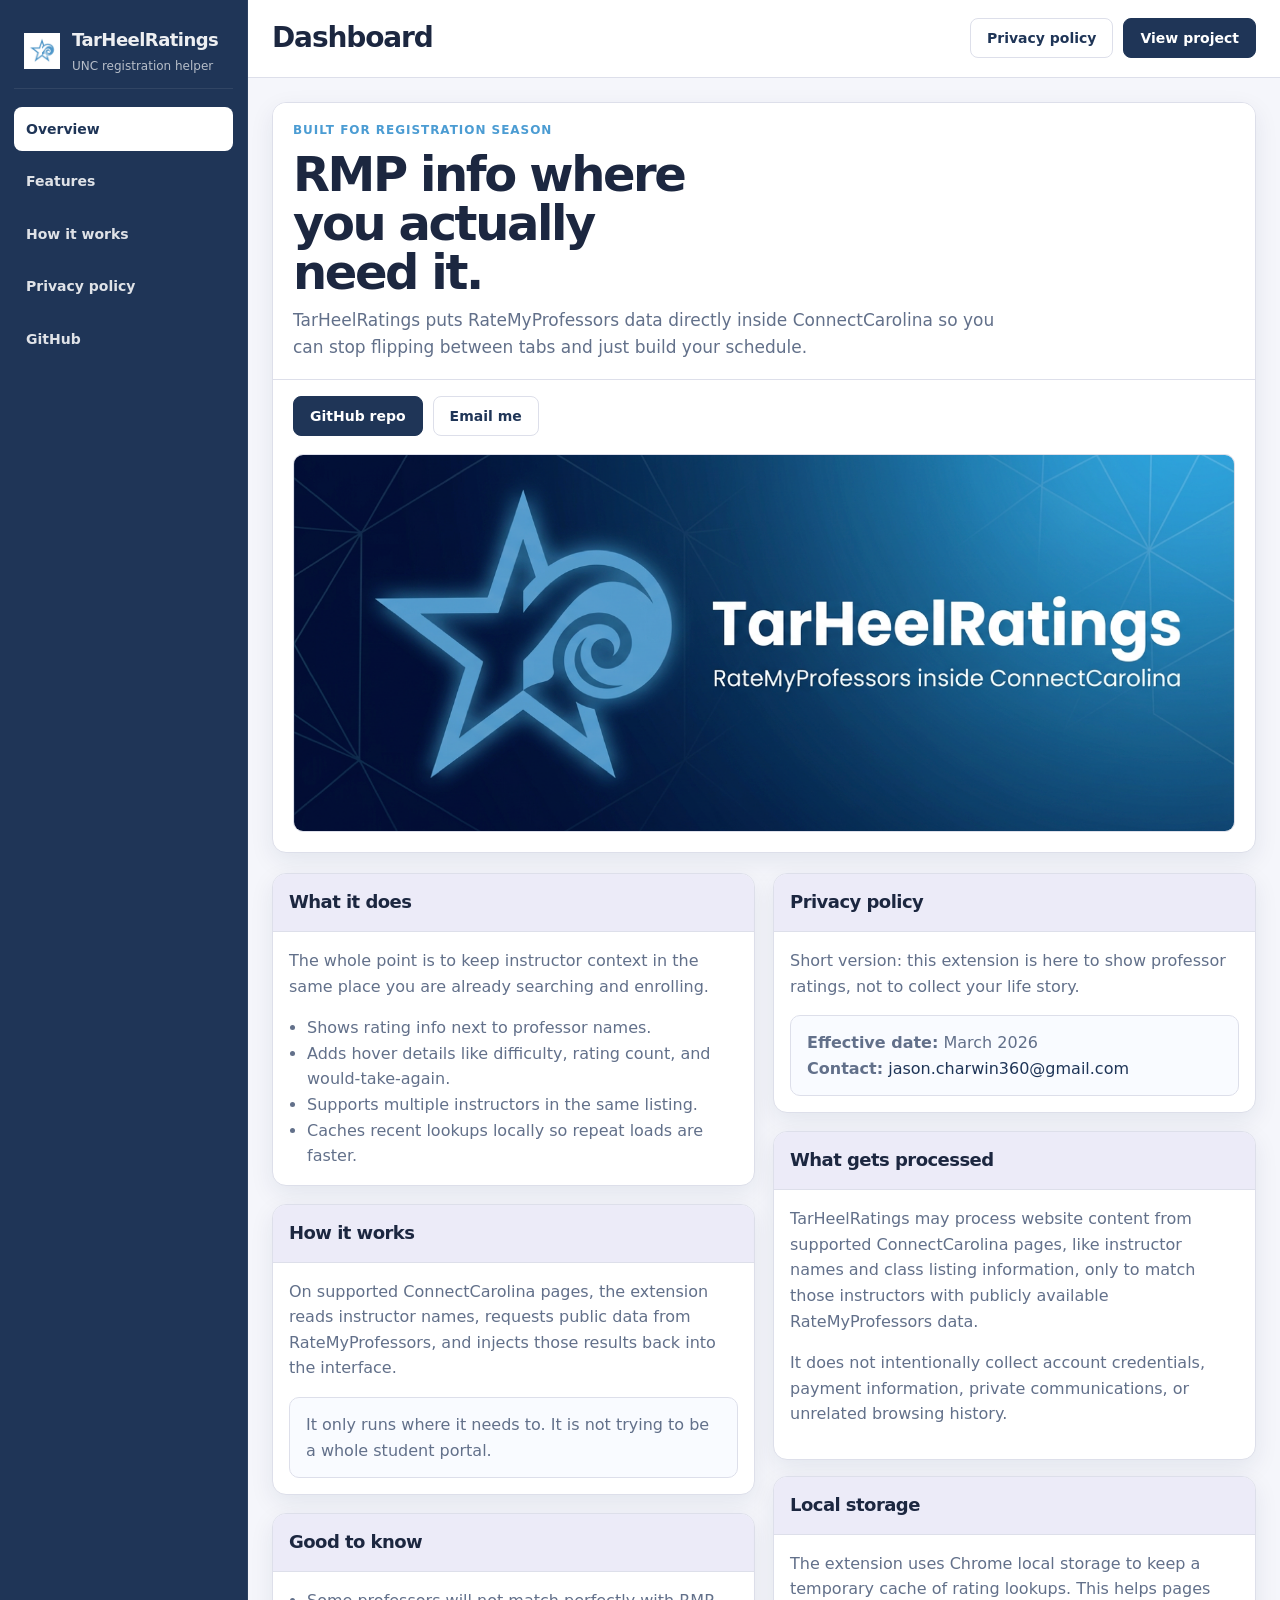
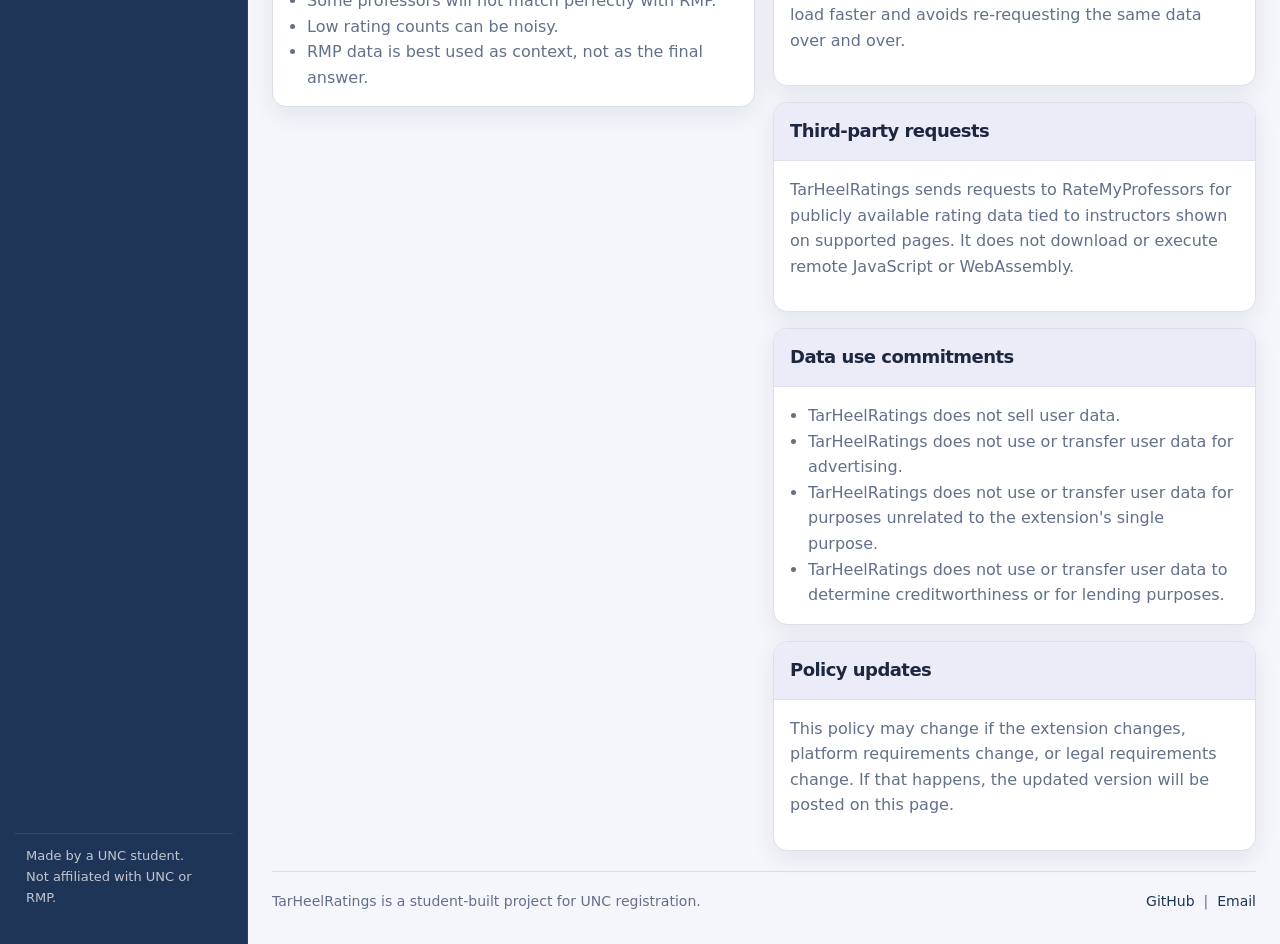
==== commit 3d5c435b: "Retheme site to match ConnectCarolina. Update the GitHub Pages styling to better reflect the real Co" ====
--- a/index.html
+++ b/index.html
@@ -7,16 +7,17 @@
     <meta name="description" content="TarHeelRatings brings RateMyProfessors information directly into UNC Chapel Hill's ConnectCarolina registration experience.">
     <style>
         :root {
-            --blue: #4b9cd3;
-            --navy: #13294b;
-            --sky: #dfeef9;
-            --paper: #f9fbfe;
-            --ink: #16253d;
-            --muted: #63758c;
-            --line: #d7e2ee;
-            --card: #ffffff;
-            --shadow: 0 12px 30px rgba(19, 41, 75, 0.08);
-            --radius: 18px;
+            --cc-navy: #1f3557;
+            --cc-navy-2: #253d62;
+            --cc-blue: #4b9cd3;
+            --cc-bg: #f5f6fb;
+            --cc-panel: #ffffff;
+            --cc-panel-soft: #ecebf8;
+            --cc-line: #dddfea;
+            --cc-text: #1c2740;
+            --cc-muted: #62708a;
+            --cc-shadow: 0 8px 24px rgba(19, 41, 75, 0.08);
+            --radius: 14px;
         }
 
         * {
@@ -30,13 +31,13 @@
         body {
             margin: 0;
             font-family: "Inter", "Segoe UI", system-ui, -apple-system, sans-serif;
-            color: var(--ink);
-            background: var(--paper);
+            color: var(--cc-text);
+            background: var(--cc-bg);
             line-height: 1.6;
         }
 
         a {
-            color: var(--navy);
+            color: var(--cc-navy);
             text-decoration: none;
         }
 
@@ -44,492 +45,502 @@
             text-decoration: underline;
         }
 
-        .site-width {
-            width: min(1100px, calc(100% - 32px));
-            margin: 0 auto;
-        }
-
-        .topbar {
-            border-bottom: 1px solid var(--line);
-            background: rgba(255, 255, 255, 0.92);
-            backdrop-filter: blur(8px);
-            position: sticky;
-            top: 0;
-            z-index: 10;
-        }
-
-        .topbar-inner {
+        .layout {
+            min-height: 100vh;
+            display: grid;
+            grid-template-columns: 248px minmax(0, 1fr);
+        }
+
+        .sidebar {
+            background: var(--cc-navy);
+            color: rgba(255, 255, 255, 0.92);
+            padding: 18px 14px 24px;
+            display: flex;
+            flex-direction: column;
+            gap: 18px;
+            border-right: 1px solid rgba(255, 255, 255, 0.06);
+        }
+
+        .sidebar-brand {
+            display: flex;
+            align-items: center;
+            gap: 12px;
+            padding: 8px 10px 12px;
+            border-bottom: 1px solid rgba(255, 255, 255, 0.08);
+        }
+
+        .sidebar-brand img {
+            width: 36px;
+            height: 36px;
+            display: block;
+        }
+
+        .sidebar-brand-text {
+            display: flex;
+            flex-direction: column;
+            gap: 2px;
+        }
+
+        .sidebar-brand-text strong {
+            font-size: 18px;
+            letter-spacing: -0.03em;
+        }
+
+        .sidebar-brand-text span {
+            font-size: 12px;
+            color: rgba(255, 255, 255, 0.68);
+        }
+
+        .sidebar-nav {
+            display: grid;
+            gap: 8px;
+        }
+
+        .nav-item {
+            display: block;
+            padding: 11px 12px;
+            border-radius: 8px;
+            color: rgba(255, 255, 255, 0.86);
+            font-size: 14px;
+            font-weight: 600;
+        }
+
+        .nav-item.active {
+            background: #fff;
+            color: var(--cc-navy);
+        }
+
+        .nav-item:hover {
+            text-decoration: none;
+            background: rgba(255, 255, 255, 0.08);
+        }
+
+        .nav-item.active:hover {
+            background: #fff;
+        }
+
+        .sidebar-footer {
+            margin-top: auto;
+            padding: 12px;
+            border-top: 1px solid rgba(255, 255, 255, 0.08);
+            font-size: 13px;
+            color: rgba(255, 255, 255, 0.72);
+        }
+
+        .main {
+            min-width: 0;
+        }
+
+        .main-topbar {
             display: flex;
             align-items: center;
             justify-content: space-between;
             gap: 16px;
-            min-height: 72px;
-        }
-
-        .brand {
-            display: flex;
+            padding: 16px 24px;
+            background: #fff;
+            border-bottom: 1px solid var(--cc-line);
+        }
+
+        .main-topbar h1 {
+            margin: 0;
+            font-size: 28px;
+            letter-spacing: -0.04em;
+            color: var(--cc-text);
+        }
+
+        .topbar-actions {
+            display: flex;
+            gap: 10px;
+            flex-wrap: wrap;
+        }
+
+        .button {
+            display: inline-flex;
             align-items: center;
-            gap: 12px;
-            font-weight: 800;
-            letter-spacing: -0.03em;
-            color: var(--navy);
-        }
-
-        .brand img {
-            width: 42px;
-            height: 42px;
+            justify-content: center;
+            min-height: 40px;
+            padding: 0 16px;
+            border-radius: 8px;
+            border: 1px solid var(--cc-line);
+            background: #fff;
+            color: var(--cc-navy);
+            font-size: 14px;
+            font-weight: 700;
+        }
+
+        .button.primary {
+            background: var(--cc-navy);
+            border-color: var(--cc-navy);
+            color: #fff;
+        }
+
+        .button:hover {
+            text-decoration: none;
+        }
+
+        .content {
+            padding: 24px;
+        }
+
+        .hero-card {
+            background: var(--cc-panel);
+            border: 1px solid var(--cc-line);
+            box-shadow: var(--cc-shadow);
+            border-radius: var(--radius);
+            overflow: hidden;
+            margin-bottom: 20px;
+        }
+
+        .hero-card-header {
+            padding: 18px 20px;
+            border-bottom: 1px solid var(--cc-line);
+            background: #fff;
+        }
+
+        .kicker {
             display: block;
-        }
-
-        .topnav {
-            display: flex;
-            align-items: center;
-            gap: 18px;
-            flex-wrap: wrap;
-            font-size: 14px;
-        }
-
-        .topnav a {
-            color: var(--muted);
-            font-weight: 600;
-        }
-
-        .hero {
-            padding: 56px 0 28px;
-        }
-
-        .hero-grid {
-            display: grid;
-            grid-template-columns: 1.15fr 0.85fr;
-            gap: 28px;
-            align-items: start;
-        }
-
-        .kicker {
-            display: inline-block;
+            margin-bottom: 10px;
             font-size: 12px;
             font-weight: 800;
             letter-spacing: 0.08em;
             text-transform: uppercase;
-            color: var(--blue);
-            margin-bottom: 12px;
-        }
-
-        h1 {
-            margin: 0 0 16px;
-            font-size: clamp(40px, 6vw, 62px);
-            line-height: 0.96;
+            color: var(--cc-blue);
+        }
+
+        .hero-card-header h2 {
+            margin: 0 0 10px;
+            font-size: clamp(32px, 4vw, 48px);
+            line-height: 1.02;
             letter-spacing: -0.05em;
-            color: var(--navy);
-            max-width: 11ch;
-        }
-
-        .hero-copy p {
+            color: var(--cc-text);
+            max-width: 13ch;
+        }
+
+        .hero-card-header p {
             margin: 0;
-            color: var(--muted);
+            max-width: 68ch;
+            color: var(--cc-muted);
+            font-size: 17px;
+        }
+
+        .hero-card-actions {
+            padding: 16px 20px 0;
+            display: flex;
+            gap: 10px;
+            flex-wrap: wrap;
+        }
+
+        .hero-card-visual {
+            padding: 18px 20px 20px;
+        }
+
+        .hero-card-visual img {
+            width: 100%;
+            display: block;
+            border: 1px solid var(--cc-line);
+            border-radius: 10px;
+            background: #fff;
+        }
+
+        .dashboard-grid {
+            display: grid;
+            grid-template-columns: 1fr 1fr;
+            gap: 18px;
+            align-items: start;
+        }
+
+        .stack {
+            display: grid;
+            gap: 18px;
+        }
+
+        .panel {
+            background: var(--cc-panel);
+            border: 1px solid var(--cc-line);
+            border-radius: var(--radius);
+            overflow: hidden;
+            box-shadow: var(--cc-shadow);
+        }
+
+        .panel-head {
+            background: var(--cc-panel-soft);
+            border-bottom: 1px solid var(--cc-line);
+            padding: 14px 16px;
+        }
+
+        .panel-head h3 {
+            margin: 0;
             font-size: 18px;
-            max-width: 58ch;
-        }
-
-        .button-row {
-            display: flex;
-            gap: 12px;
-            flex-wrap: wrap;
-            margin-top: 24px;
-        }
-
-        .button {
-            display: inline-flex;
-            align-items: center;
-            justify-content: center;
-            min-height: 44px;
-            padding: 0 18px;
-            border-radius: 999px;
             font-weight: 700;
-            border: 1px solid var(--line);
-            background: #fff;
-            color: var(--navy);
-            box-shadow: none;
-        }
-
-        .button.primary {
-            background: var(--navy);
-            border-color: var(--navy);
-            color: #fff;
-        }
-
-        .button.secondary {
-            background: #fff;
-            color: var(--navy);
-        }
-
-        .button:hover {
-            text-decoration: none;
-        }
-
-        .hero-side {
-            background: var(--card);
-            border: 1px solid var(--line);
-            border-radius: var(--radius);
-            box-shadow: var(--shadow);
-            overflow: hidden;
-        }
-
-        .hero-side img {
-            display: block;
-            width: 100%;
-            height: auto;
-        }
-
-        .hero-note {
-            padding: 14px 16px 16px;
-            border-top: 1px solid var(--line);
-            color: var(--muted);
-            font-size: 14px;
-        }
-
-        section {
-            padding: 28px 0;
-        }
-
-        .section-head {
-            display: grid;
-            grid-template-columns: 220px 1fr;
-            gap: 22px;
-            align-items: start;
-            padding: 18px 0;
-            border-top: 1px solid var(--line);
-        }
-
-        .section-label {
-            font-size: 13px;
-            font-weight: 800;
-            letter-spacing: 0.08em;
-            text-transform: uppercase;
-            color: var(--blue);
-        }
-
-        .section-head h2 {
-            margin: 0 0 8px;
-            font-size: clamp(28px, 4vw, 40px);
-            line-height: 1.02;
-            letter-spacing: -0.04em;
-            color: var(--navy);
-        }
-
-        .section-head p {
+            letter-spacing: -0.03em;
+            color: var(--cc-text);
+        }
+
+        .panel-body {
+            padding: 16px;
+        }
+
+        .panel-body p,
+        .panel-body li {
+            margin-top: 0;
+            color: var(--cc-muted);
+        }
+
+        .panel-body ul {
             margin: 0;
-            color: var(--muted);
-            max-width: 70ch;
-        }
-
-        .feature-grid,
-        .info-grid {
+            padding-left: 18px;
+        }
+
+        .meta-note {
+            padding: 14px 16px;
+            background: #f9fbff;
+            border: 1px solid var(--cc-line);
+            border-radius: 10px;
+            color: var(--cc-muted);
+        }
+
+        .privacy-grid {
             display: grid;
             gap: 16px;
-            grid-template-columns: repeat(3, minmax(0, 1fr));
-        }
-
-        .info-grid {
-            grid-template-columns: 1fr 1fr;
-        }
-
-        .card {
-            background: var(--card);
-            border: 1px solid var(--line);
-            border-radius: var(--radius);
-            padding: 22px;
-            box-shadow: var(--shadow);
-        }
-
-        .card h3 {
-            margin: 0 0 10px;
-            font-size: 20px;
-            letter-spacing: -0.03em;
-            color: var(--navy);
-        }
-
-        .card p,
-        .card li {
-            color: var(--muted);
-        }
-
-        .card ul {
-            margin: 0;
-            padding-left: 18px;
-        }
-
-        .policy-intro {
-            background: var(--sky);
-            border: 1px solid #c7ddf0;
-            border-radius: var(--radius);
-            padding: 18px 20px;
-            color: var(--ink);
-        }
-
-        .policy-grid {
-            display: grid;
-            gap: 16px;
-            margin-top: 16px;
-        }
-
-        .policy-grid .card {
-            box-shadow: none;
-        }
-
-        .policy-grid h3 {
-            font-size: 19px;
-        }
-
-        footer {
-            padding: 36px 0 48px;
         }
 
         .footer {
+            margin-top: 20px;
+            padding: 18px 0 8px;
+            border-top: 1px solid var(--cc-line);
+            color: var(--cc-muted);
+            font-size: 14px;
             display: flex;
             justify-content: space-between;
             gap: 16px;
-            padding-top: 18px;
-            border-top: 1px solid var(--line);
-            color: var(--muted);
-            font-size: 14px;
-        }
-
-        @media (max-width: 920px) {
-            .hero-grid,
-            .section-head,
-            .feature-grid,
-            .info-grid,
+        }
+
+        @media (max-width: 980px) {
+            .layout {
+                grid-template-columns: 1fr;
+            }
+
+            .sidebar {
+                gap: 12px;
+            }
+
+            .dashboard-grid,
             .footer {
                 grid-template-columns: 1fr;
                 display: grid;
             }
 
-            h1 {
-                max-width: none;
-            }
-
-            .topbar-inner {
-                padding: 10px 0;
-                align-items: flex-start;
-                flex-direction: column;
+            .content,
+            .main-topbar {
+                padding: 18px;
             }
         }
     </style>
 </head>
 <body>
-    <header class="topbar">
-        <div class="site-width topbar-inner">
-            <div class="brand">
+    <div class="layout">
+        <aside class="sidebar">
+            <div class="sidebar-brand">
                 <img src="icons/logo128px.png" alt="TarHeelRatings logo">
-                <span>TarHeelRatings</span>
+                <div class="sidebar-brand-text">
+                    <strong>TarHeelRatings</strong>
+                    <span>UNC registration helper</span>
+                </div>
             </div>
-            <nav class="topnav">
-                <a href="#features">Features</a>
-                <a href="#how-it-works">How it works</a>
-                <a href="#privacy">Privacy policy</a>
-                <a href="https://github.com/jasoncharwin/TarHeelRatings" target="_blank" rel="noreferrer">GitHub</a>
+
+            <nav class="sidebar-nav">
+                <a class="nav-item active" href="#overview">Overview</a>
+                <a class="nav-item" href="#features">Features</a>
+                <a class="nav-item" href="#how-it-works">How it works</a>
+                <a class="nav-item" href="#privacy">Privacy policy</a>
+                <a class="nav-item" href="https://github.com/jasoncharwin/TarHeelRatings" target="_blank" rel="noreferrer">GitHub</a>
             </nav>
-        </div>
-    </header>
-
-    <main class="site-width">
-        <section class="hero">
-            <div class="hero-grid">
-                <div class="hero-copy">
-                    <div class="kicker">Built for UNC registration season</div>
-                    <h1>RMP info where you actually need it.</h1>
-                    <p>
-                        TarHeelRatings drops RateMyProfessors data right into ConnectCarolina so you
-                        can stop bouncing between tabs and just make your schedule.
-                    </p>
-                    <div class="button-row">
-                        <a class="button primary" href="https://github.com/jasoncharwin/TarHeelRatings" target="_blank" rel="noreferrer">View project</a>
-                        <a class="button secondary" href="#privacy">Privacy policy</a>
+
+            <div class="sidebar-footer">
+                Made by a UNC student.<br>
+                Not affiliated with UNC or RMP.
+            </div>
+        </aside>
+
+        <main class="main">
+            <div class="main-topbar">
+                <h1>Dashboard</h1>
+                <div class="topbar-actions">
+                    <a class="button" href="#privacy">Privacy policy</a>
+                    <a class="button primary" href="https://github.com/jasoncharwin/TarHeelRatings" target="_blank" rel="noreferrer">View project</a>
+                </div>
+            </div>
+
+            <div class="content">
+                <section id="overview" class="hero-card">
+                    <div class="hero-card-header">
+                        <span class="kicker">Built for registration season</span>
+                        <h2>RMP info where you actually need it.</h2>
+                        <p>
+                            TarHeelRatings puts RateMyProfessors data directly inside ConnectCarolina so
+                            you can stop flipping between tabs and just build your schedule.
+                        </p>
+                    </div>
+                    <div class="hero-card-actions">
+                        <a class="button primary" href="https://github.com/jasoncharwin/TarHeelRatings" target="_blank" rel="noreferrer">GitHub repo</a>
+                        <a class="button" href="mailto:jason.charwin360@gmail.com">Email me</a>
+                    </div>
+                    <div class="hero-card-visual">
+                        <img src="icons/screenshots/tarheel-marquee-promo-1400x560.png" alt="TarHeelRatings promo banner">
+                    </div>
+                </section>
+
+                <div class="dashboard-grid">
+                    <div class="stack">
+                        <section id="features" class="panel">
+                            <div class="panel-head">
+                                <h3>What it does</h3>
+                            </div>
+                            <div class="panel-body">
+                                <p>
+                                    The whole point is to keep instructor context in the same place you
+                                    are already searching and enrolling.
+                                </p>
+                                <ul>
+                                    <li>Shows rating info next to professor names.</li>
+                                    <li>Adds hover details like difficulty, rating count, and would-take-again.</li>
+                                    <li>Supports multiple instructors in the same listing.</li>
+                                    <li>Caches recent lookups locally so repeat loads are faster.</li>
+                                </ul>
+                            </div>
+                        </section>
+
+                        <section id="how-it-works" class="panel">
+                            <div class="panel-head">
+                                <h3>How it works</h3>
+                            </div>
+                            <div class="panel-body">
+                                <p>
+                                    On supported ConnectCarolina pages, the extension reads instructor names,
+                                    requests public data from RateMyProfessors, and injects those results back
+                                    into the interface.
+                                </p>
+                                <div class="meta-note">
+                                    It only runs where it needs to. It is not trying to be a whole student portal.
+                                </div>
+                            </div>
+                        </section>
+
+                        <section class="panel">
+                            <div class="panel-head">
+                                <h3>Good to know</h3>
+                            </div>
+                            <div class="panel-body">
+                                <ul>
+                                    <li>Some professors will not match perfectly with RMP.</li>
+                                    <li>Low rating counts can be noisy.</li>
+                                    <li>RMP data is best used as context, not as the final answer.</li>
+                                </ul>
+                            </div>
+                        </section>
+                    </div>
+
+                    <div class="stack">
+                        <section id="privacy" class="panel">
+                            <div class="panel-head">
+                                <h3>Privacy policy</h3>
+                            </div>
+                            <div class="panel-body">
+                                <p>
+                                    Short version: this extension is here to show professor ratings, not to
+                                    collect your life story.
+                                </p>
+                                <div class="meta-note">
+                                    <strong>Effective date:</strong> March 2026<br>
+                                    <strong>Contact:</strong> <a href="mailto:jason.charwin360@gmail.com">jason.charwin360@gmail.com</a>
+                                </div>
+                            </div>
+                        </section>
+
+                        <section class="privacy-grid">
+                            <article class="panel">
+                                <div class="panel-head">
+                                    <h3>What gets processed</h3>
+                                </div>
+                                <div class="panel-body">
+                                    <p>
+                                        TarHeelRatings may process website content from supported ConnectCarolina
+                                        pages, like instructor names and class listing information, only to match
+                                        those instructors with publicly available RateMyProfessors data.
+                                    </p>
+                                    <p>
+                                        It does not intentionally collect account credentials, payment information,
+                                        private communications, or unrelated browsing history.
+                                    </p>
+                                </div>
+                            </article>
+
+                            <article class="panel">
+                                <div class="panel-head">
+                                    <h3>Local storage</h3>
+                                </div>
+                                <div class="panel-body">
+                                    <p>
+                                        The extension uses Chrome local storage to keep a temporary cache of rating
+                                        lookups. This helps pages load faster and avoids re-requesting the same data
+                                        over and over.
+                                    </p>
+                                </div>
+                            </article>
+
+                            <article class="panel">
+                                <div class="panel-head">
+                                    <h3>Third-party requests</h3>
+                                </div>
+                                <div class="panel-body">
+                                    <p>
+                                        TarHeelRatings sends requests to RateMyProfessors for publicly available
+                                        rating data tied to instructors shown on supported pages. It does not
+                                        download or execute remote JavaScript or WebAssembly.
+                                    </p>
+                                </div>
+                            </article>
+
+                            <article class="panel">
+                                <div class="panel-head">
+                                    <h3>Data use commitments</h3>
+                                </div>
+                                <div class="panel-body">
+                                    <ul>
+                                        <li>TarHeelRatings does not sell user data.</li>
+                                        <li>TarHeelRatings does not use or transfer user data for advertising.</li>
+                                        <li>TarHeelRatings does not use or transfer user data for purposes unrelated to the extension's single purpose.</li>
+                                        <li>TarHeelRatings does not use or transfer user data to determine creditworthiness or for lending purposes.</li>
+                                    </ul>
+                                </div>
+                            </article>
+
+                            <article class="panel">
+                                <div class="panel-head">
+                                    <h3>Policy updates</h3>
+                                </div>
+                                <div class="panel-body">
+                                    <p>
+                                        This policy may change if the extension changes, platform requirements change,
+                                        or legal requirements change. If that happens, the updated version will be
+                                        posted on this page.
+                                    </p>
+                                </div>
+                            </article>
+                        </section>
                     </div>
                 </div>
-                <aside class="hero-side">
-                    <img src="icons/screenshots/tarheel-marquee-promo-1400x560.png" alt="TarHeelRatings promo banner">
-                    <div class="hero-note">
-                        Independent student project. Not affiliated with UNC Chapel Hill or RateMyProfessors.
+
+                <footer class="footer">
+                    <div>TarHeelRatings is a student-built project for UNC registration.</div>
+                    <div>
+                        <a href="https://github.com/jasoncharwin/TarHeelRatings" target="_blank" rel="noreferrer">GitHub</a>
+                        &nbsp;|&nbsp;
+                        <a href="mailto:jason.charwin360@gmail.com">Email</a>
                     </div>
-                </aside>
+                </footer>
             </div>
-        </section>
-
-        <section id="features">
-            <div class="section-head">
-                <div class="section-label">Features</div>
-                <div>
-                    <h2>Made to save clicks, not reinvent registration.</h2>
-                    <p>
-                        The goal is simple: keep professor context inside the pages you already use,
-                        especially class search and shopping cart.
-                    </p>
-                </div>
-            </div>
-            <div class="feature-grid">
-                <article class="card">
-                    <h3>Inline professor ratings</h3>
-                    <p>
-                        Instructor names get a rating marker right in the page, plus a hover summary with
-                        overall rating, difficulty, rating count, and would-take-again data when available.
-                    </p>
-                </article>
-                <article class="card">
-                    <h3>Works in actual UNC flows</h3>
-                    <p>
-                        Built around the pages UNC students actually touch: class search, shopping cart,
-                        and multi-instructor course listings.
-                    </p>
-                </article>
-                <article class="card">
-                    <h3>Local cache for speed</h3>
-                    <p>
-                        Recent lookups are cached in the browser so the same names do not need to be
-                        fetched over and over again.
-                    </p>
-                </article>
-            </div>
-        </section>
-
-        <section id="how-it-works">
-            <div class="section-head">
-                <div class="section-label">How it works</div>
-                <div>
-                    <h2>Reads the instructor names, fetches public RMP data, and drops it back into the page.</h2>
-                    <p>
-                        It only runs on supported ConnectCarolina pages. It does not touch your account
-                        settings or try to do anything outside the extension's one job.
-                    </p>
-                </div>
-            </div>
-            <div class="info-grid">
-                <article class="card">
-                    <h3>Why people use it</h3>
-                    <ul>
-                        <li>Less tab switching during registration.</li>
-                        <li>Faster comparison between sections and instructors.</li>
-                        <li>A quick reality check before locking in a schedule.</li>
-                    </ul>
-                </article>
-                <article class="card">
-                    <h3>Good to know</h3>
-                    <ul>
-                        <li>Some professors will not have a clean match on RateMyProfessors.</li>
-                        <li>Low rating counts can be noisy.</li>
-                        <li>RMP data should be used as context, not as the whole decision.</li>
-                    </ul>
-                </article>
-            </div>
-        </section>
-
-        <section id="privacy">
-            <div class="section-head">
-                <div class="section-label">Privacy policy</div>
-                <div>
-                    <h2>Short version: this extension exists to show ratings, not collect your life story.</h2>
-                    <p>
-                        The policy below is the public privacy policy for TarHeelRatings and is intended
-                        for Chrome Web Store review and user reference.
-                    </p>
-                </div>
-            </div>
-
-            <div class="policy-intro">
-                <strong>Effective date:</strong> March 2026<br>
-                <strong>Contact:</strong> <a href="mailto:jason.charwin360@gmail.com">jason.charwin360@gmail.com</a>
-            </div>
-
-            <div class="policy-grid">
-                <article class="card">
-                    <h3>Overview</h3>
-                    <p>
-                        TarHeelRatings is a browser extension that displays RateMyProfessors information
-                        inside UNC Chapel Hill's ConnectCarolina registration experience. This policy explains
-                        what the extension processes, what it stores locally, and how that information is used.
-                    </p>
-                </article>
-
-                <article class="card">
-                    <h3>What the extension does</h3>
-                    <ul>
-                        <li>Reads instructor names and related class listing content on supported ConnectCarolina pages.</li>
-                        <li>Requests publicly available professor rating data from RateMyProfessors.</li>
-                        <li>Displays rating summaries and hover details in the page interface.</li>
-                        <li>Caches recent lookup results locally to make repeat loads faster.</li>
-                    </ul>
-                </article>
-
-                <article class="card">
-                    <h3>What information is processed</h3>
-                    <p>
-                        TarHeelRatings may process website content from supported ConnectCarolina pages,
-                        such as instructor names and related class information, only for the purpose of
-                        matching instructors with publicly available RateMyProfessors data.
-                    </p>
-                    <p>
-                        TarHeelRatings does not intentionally collect account credentials, payment details,
-                        health information, private communications, or unrelated browsing history.
-                    </p>
-                </article>
-
-                <article class="card">
-                    <h3>Local storage</h3>
-                    <p>
-                        The extension uses Chrome local storage to keep a temporary cache of professor rating
-                        lookup results. This improves performance and avoids unnecessary repeat requests for
-                        the same instructor data.
-                    </p>
-                </article>
-
-                <article class="card">
-                    <h3>Third-party requests</h3>
-                    <p>
-                        TarHeelRatings sends requests to RateMyProfessors to retrieve publicly available
-                        rating information for instructors shown on supported pages. The extension does not
-                        download or execute remote JavaScript or WebAssembly.
-                    </p>
-                </article>
-
-                <article class="card">
-                    <h3>Data use commitments</h3>
-                    <ul>
-                        <li>TarHeelRatings does not sell user data.</li>
-                        <li>TarHeelRatings does not use or transfer user data for advertising.</li>
-                        <li>TarHeelRatings does not use or transfer user data for purposes unrelated to its single purpose.</li>
-                        <li>TarHeelRatings does not use or transfer user data to determine creditworthiness or for lending purposes.</li>
-                    </ul>
-                </article>
-
-                <article class="card">
-                    <h3>Retention</h3>
-                    <p>
-                        Cached lookup results are retained locally for a limited time and may be overwritten
-                        or removed automatically as the cache rotates.
-                    </p>
-                </article>
-
-                <article class="card">
-                    <h3>Updates</h3>
-                    <p>
-                        This policy may be updated if the extension changes, platform requirements change,
-                        or legal requirements change. Any updated version will be posted on this page.
-                    </p>
-                </article>
-            </div>
-        </section>
-    </main>
-
-    <footer class="site-width">
-        <div class="footer">
-            <div>TarHeelRatings is a student-built project for UNC registration.</div>
-            <div>
-                <a href="https://github.com/jasoncharwin/TarHeelRatings" target="_blank" rel="noreferrer">GitHub</a>
-                &nbsp;|&nbsp;
-                <a href="mailto:jason.charwin360@gmail.com">Email</a>
-            </div>
-        </div>
-    </footer>
+        </main>
+    </div>
 </body>
 </html>
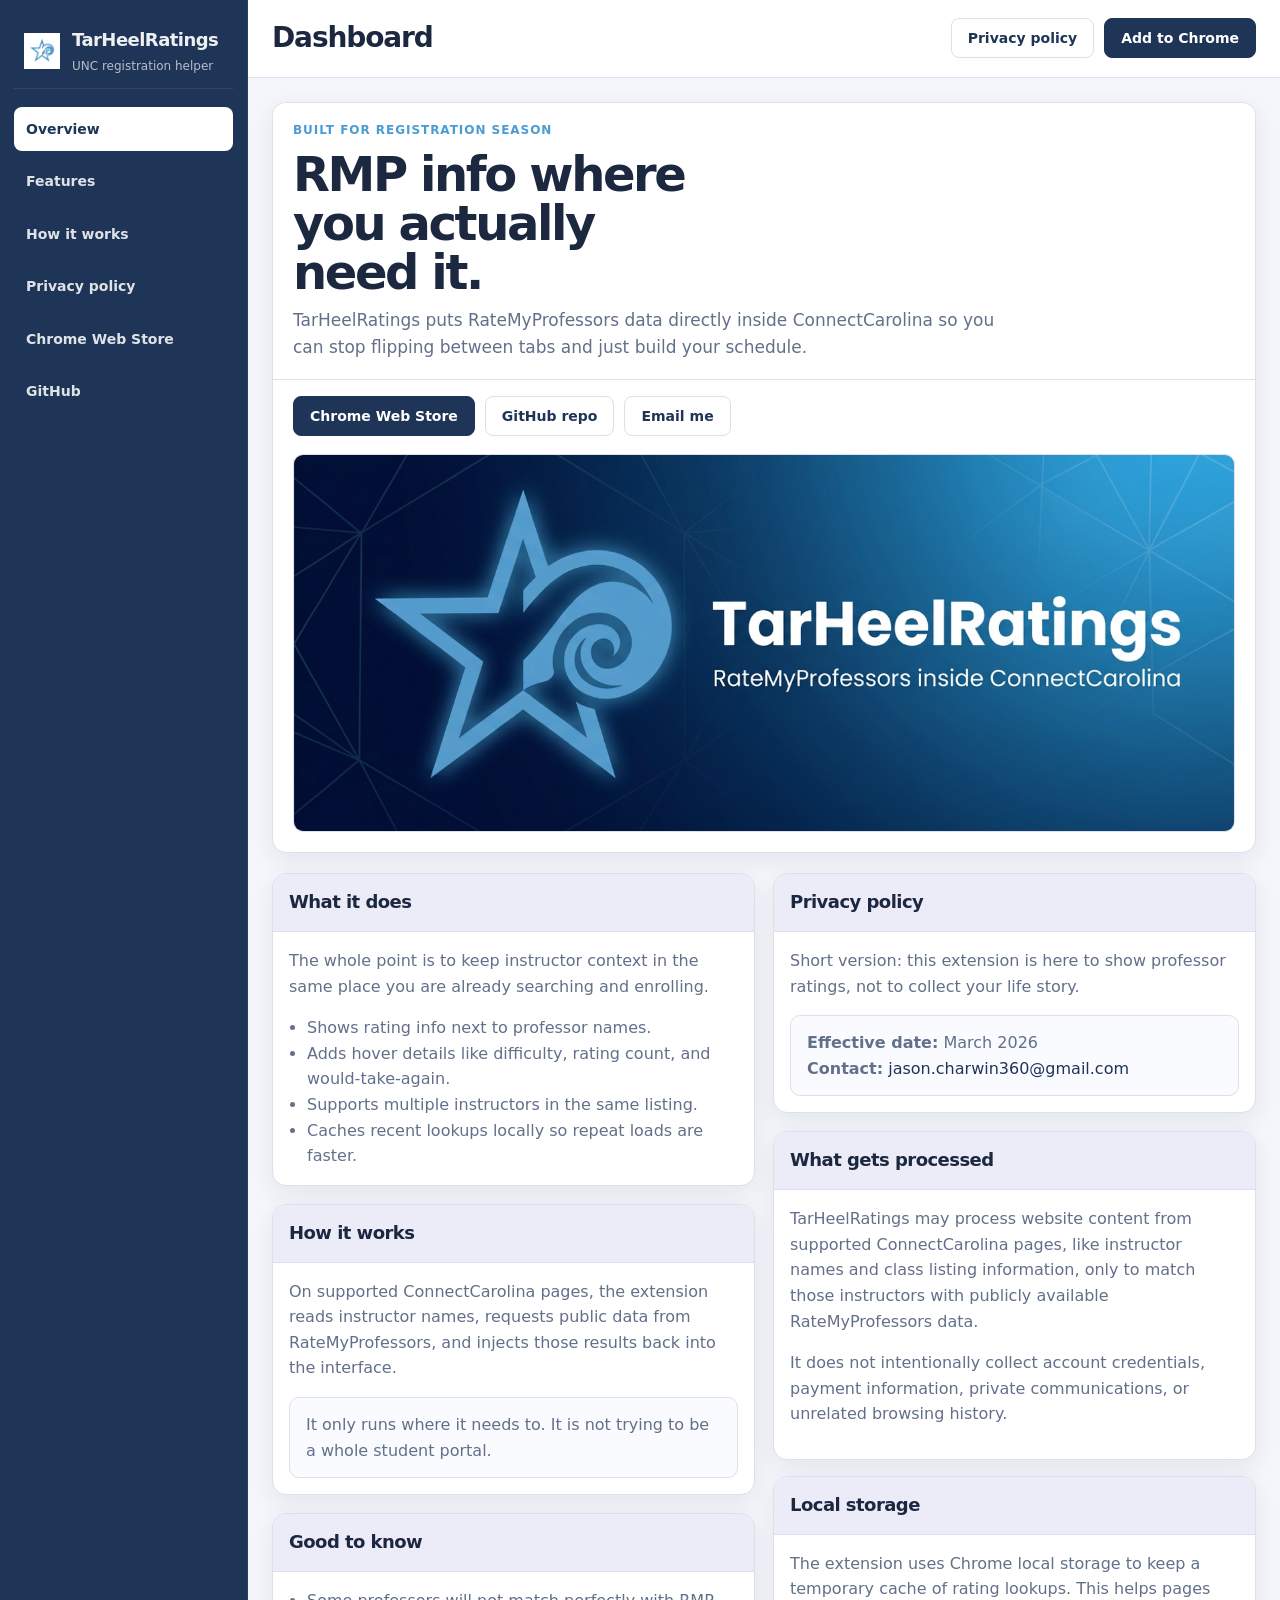
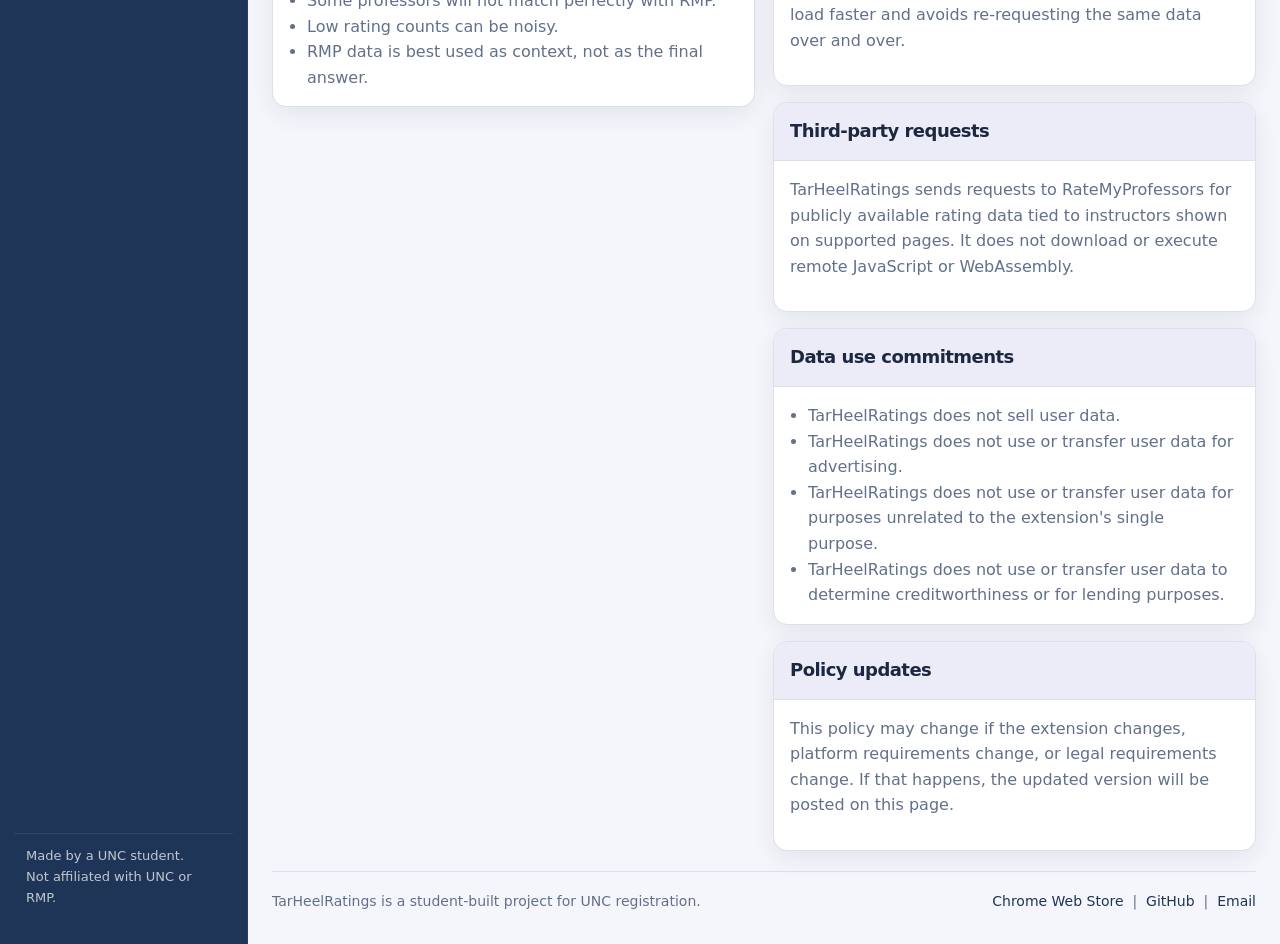
==== commit b5a3d42c: "Add Chrome Web Store links. Link the published extension from the README and GitHub Pages site so us" ====
--- a/index.html
+++ b/index.html
@@ -353,6 +353,7 @@
                 <a class="nav-item" href="#features">Features</a>
                 <a class="nav-item" href="#how-it-works">How it works</a>
                 <a class="nav-item" href="#privacy">Privacy policy</a>
+                <a class="nav-item" href="https://chromewebstore.google.com/detail/tarheelratings/cgjnhcegedkmibkaonhkomledeobanbe?authuser=0&hl=en" target="_blank" rel="noreferrer">Chrome Web Store</a>
                 <a class="nav-item" href="https://github.com/jasoncharwin/TarHeelRatings" target="_blank" rel="noreferrer">GitHub</a>
             </nav>
 
@@ -367,7 +368,7 @@
                 <h1>Dashboard</h1>
                 <div class="topbar-actions">
                     <a class="button" href="#privacy">Privacy policy</a>
-                    <a class="button primary" href="https://github.com/jasoncharwin/TarHeelRatings" target="_blank" rel="noreferrer">View project</a>
+                    <a class="button primary" href="https://chromewebstore.google.com/detail/tarheelratings/cgjnhcegedkmibkaonhkomledeobanbe?authuser=0&hl=en" target="_blank" rel="noreferrer">Add to Chrome</a>
                 </div>
             </div>
 
@@ -382,7 +383,8 @@
                         </p>
                     </div>
                     <div class="hero-card-actions">
-                        <a class="button primary" href="https://github.com/jasoncharwin/TarHeelRatings" target="_blank" rel="noreferrer">GitHub repo</a>
+                        <a class="button primary" href="https://chromewebstore.google.com/detail/tarheelratings/cgjnhcegedkmibkaonhkomledeobanbe?authuser=0&hl=en" target="_blank" rel="noreferrer">Chrome Web Store</a>
+                        <a class="button" href="https://github.com/jasoncharwin/TarHeelRatings" target="_blank" rel="noreferrer">GitHub repo</a>
                         <a class="button" href="mailto:jason.charwin360@gmail.com">Email me</a>
                     </div>
                     <div class="hero-card-visual">
@@ -534,6 +536,8 @@
                 <footer class="footer">
                     <div>TarHeelRatings is a student-built project for UNC registration.</div>
                     <div>
+                        <a href="https://chromewebstore.google.com/detail/tarheelratings/cgjnhcegedkmibkaonhkomledeobanbe?authuser=0&hl=en" target="_blank" rel="noreferrer">Chrome Web Store</a>
+                        &nbsp;|&nbsp;
                         <a href="https://github.com/jasoncharwin/TarHeelRatings" target="_blank" rel="noreferrer">GitHub</a>
                         &nbsp;|&nbsp;
                         <a href="mailto:jason.charwin360@gmail.com">Email</a>
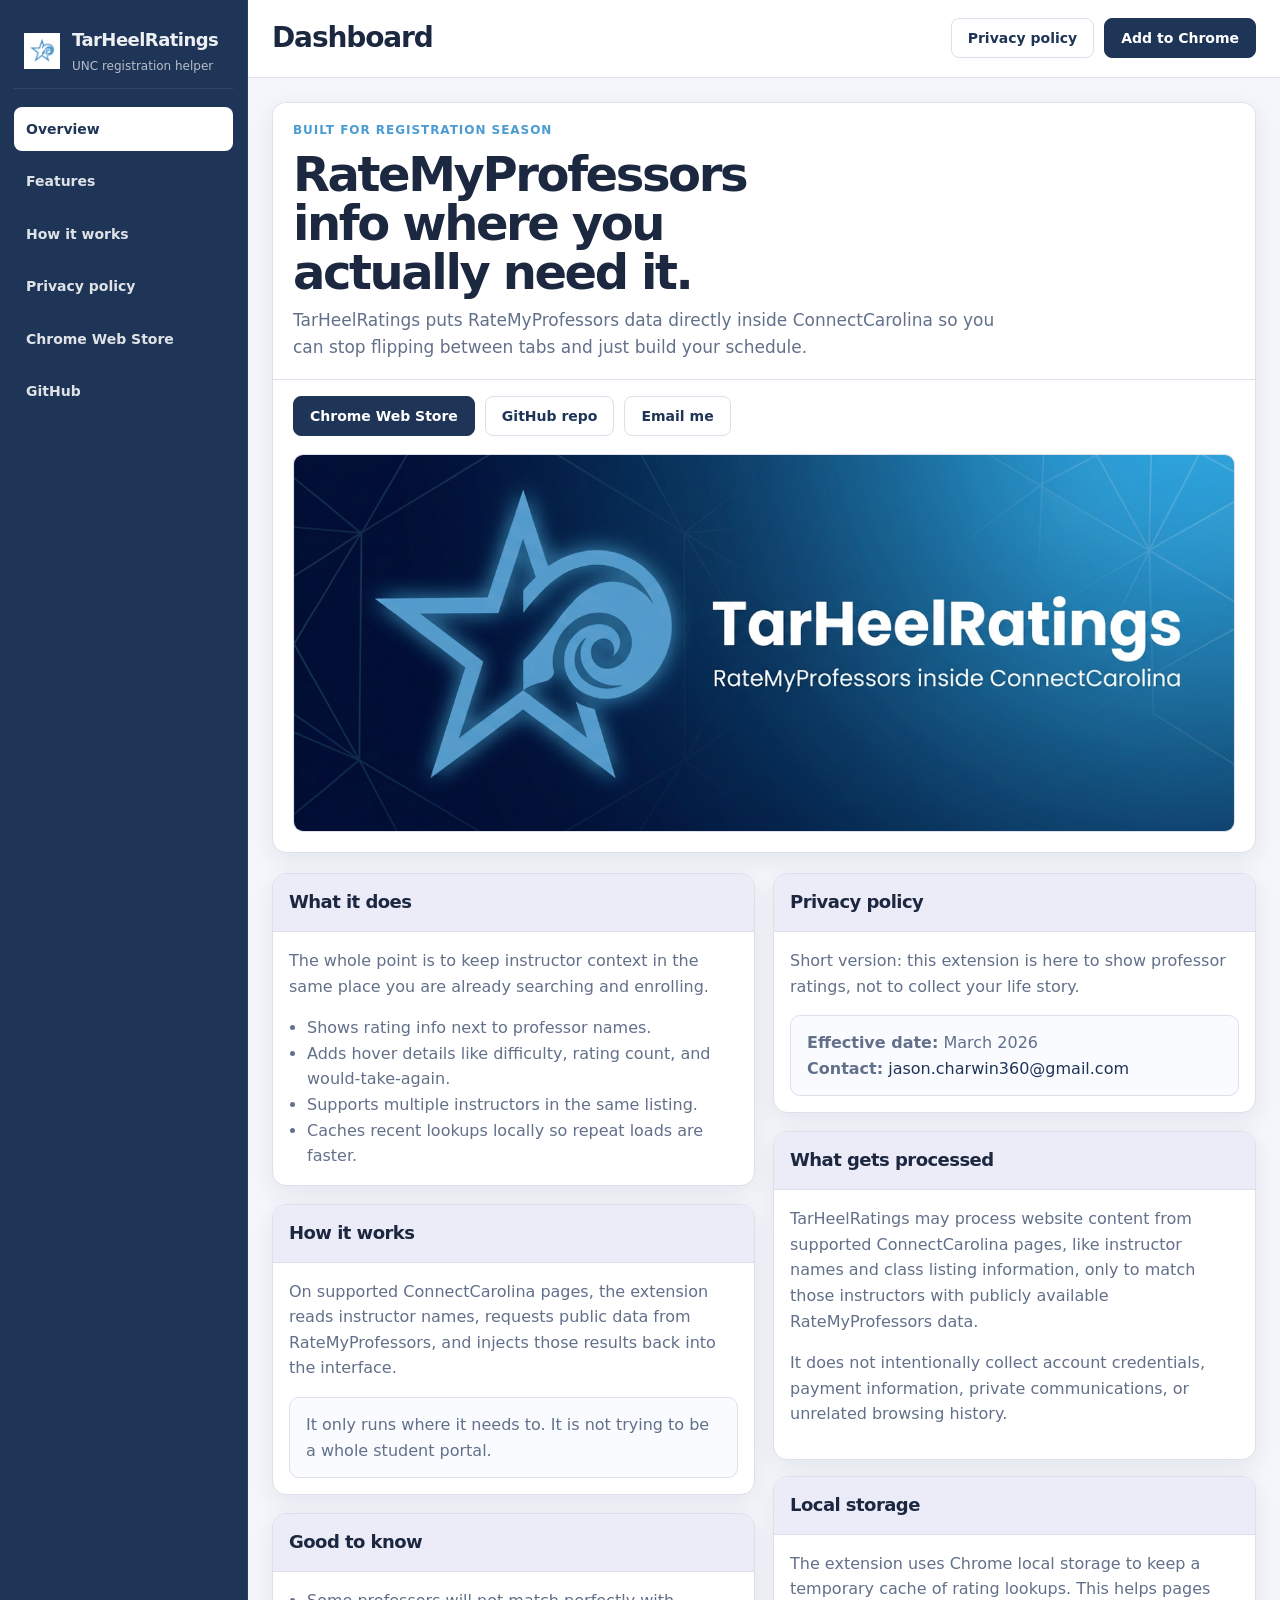
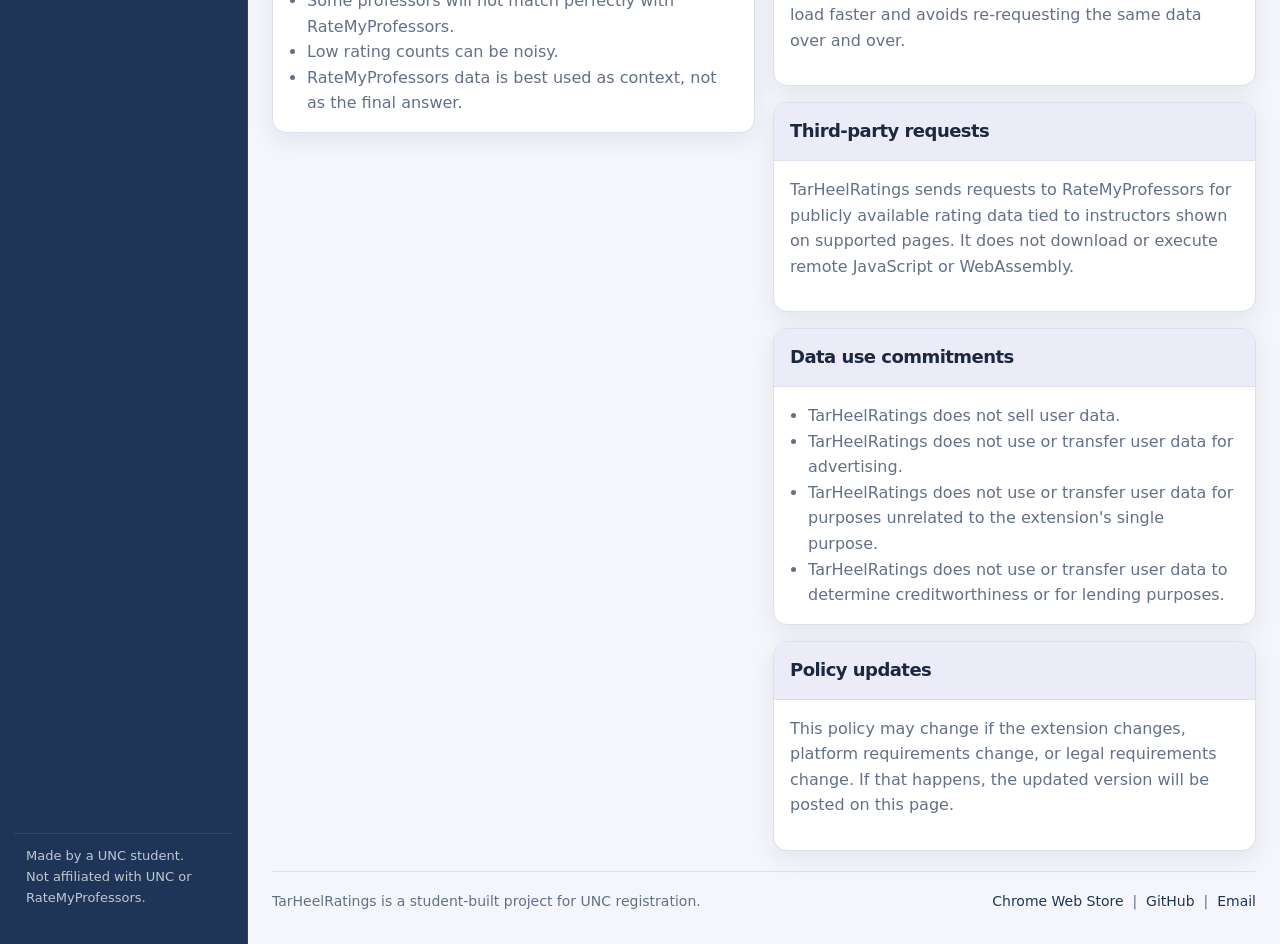
==== commit 334584ba: "Use full RateMyProfessors wording. Replace the RMP shorthand in the README and site copy with the fu" ====
--- a/index.html
+++ b/index.html
@@ -354,12 +354,12 @@
                 <a class="nav-item" href="#how-it-works">How it works</a>
                 <a class="nav-item" href="#privacy">Privacy policy</a>
                 <a class="nav-item" href="https://chromewebstore.google.com/detail/tarheelratings/cgjnhcegedkmibkaonhkomledeobanbe?authuser=0&hl=en" target="_blank" rel="noreferrer">Chrome Web Store</a>
-                <a class="nav-item" href="https://github.com/jasoncharwin/TarHeelRatings" target="_blank" rel="noreferrer">GitHub</a>
+                <a class="nav-item" href="https://github.com/Thespaceblade/TarHeelRatings" target="_blank" rel="noreferrer">GitHub</a>
             </nav>
 
             <div class="sidebar-footer">
                 Made by a UNC student.<br>
-                Not affiliated with UNC or RMP.
+                Not affiliated with UNC or RateMyProfessors.
             </div>
         </aside>
 
@@ -376,7 +376,7 @@
                 <section id="overview" class="hero-card">
                     <div class="hero-card-header">
                         <span class="kicker">Built for registration season</span>
-                        <h2>RMP info where you actually need it.</h2>
+                        <h2>RateMyProfessors info where you actually need it.</h2>
                         <p>
                             TarHeelRatings puts RateMyProfessors data directly inside ConnectCarolina so
                             you can stop flipping between tabs and just build your schedule.
@@ -384,7 +384,7 @@
                     </div>
                     <div class="hero-card-actions">
                         <a class="button primary" href="https://chromewebstore.google.com/detail/tarheelratings/cgjnhcegedkmibkaonhkomledeobanbe?authuser=0&hl=en" target="_blank" rel="noreferrer">Chrome Web Store</a>
-                        <a class="button" href="https://github.com/jasoncharwin/TarHeelRatings" target="_blank" rel="noreferrer">GitHub repo</a>
+                        <a class="button" href="https://github.com/Thespaceblade/TarHeelRatings" target="_blank" rel="noreferrer">GitHub repo</a>
                         <a class="button" href="mailto:jason.charwin360@gmail.com">Email me</a>
                     </div>
                     <div class="hero-card-visual">
@@ -434,9 +434,9 @@
                             </div>
                             <div class="panel-body">
                                 <ul>
-                                    <li>Some professors will not match perfectly with RMP.</li>
+                                    <li>Some professors will not match perfectly with RateMyProfessors.</li>
                                     <li>Low rating counts can be noisy.</li>
-                                    <li>RMP data is best used as context, not as the final answer.</li>
+                                    <li>RateMyProfessors data is best used as context, not as the final answer.</li>
                                 </ul>
                             </div>
                         </section>
@@ -538,7 +538,7 @@
                     <div>
                         <a href="https://chromewebstore.google.com/detail/tarheelratings/cgjnhcegedkmibkaonhkomledeobanbe?authuser=0&hl=en" target="_blank" rel="noreferrer">Chrome Web Store</a>
                         &nbsp;|&nbsp;
-                        <a href="https://github.com/jasoncharwin/TarHeelRatings" target="_blank" rel="noreferrer">GitHub</a>
+                        <a href="https://github.com/Thespaceblade/TarHeelRatings" target="_blank" rel="noreferrer">GitHub</a>
                         &nbsp;|&nbsp;
                         <a href="mailto:jason.charwin360@gmail.com">Email</a>
                     </div>
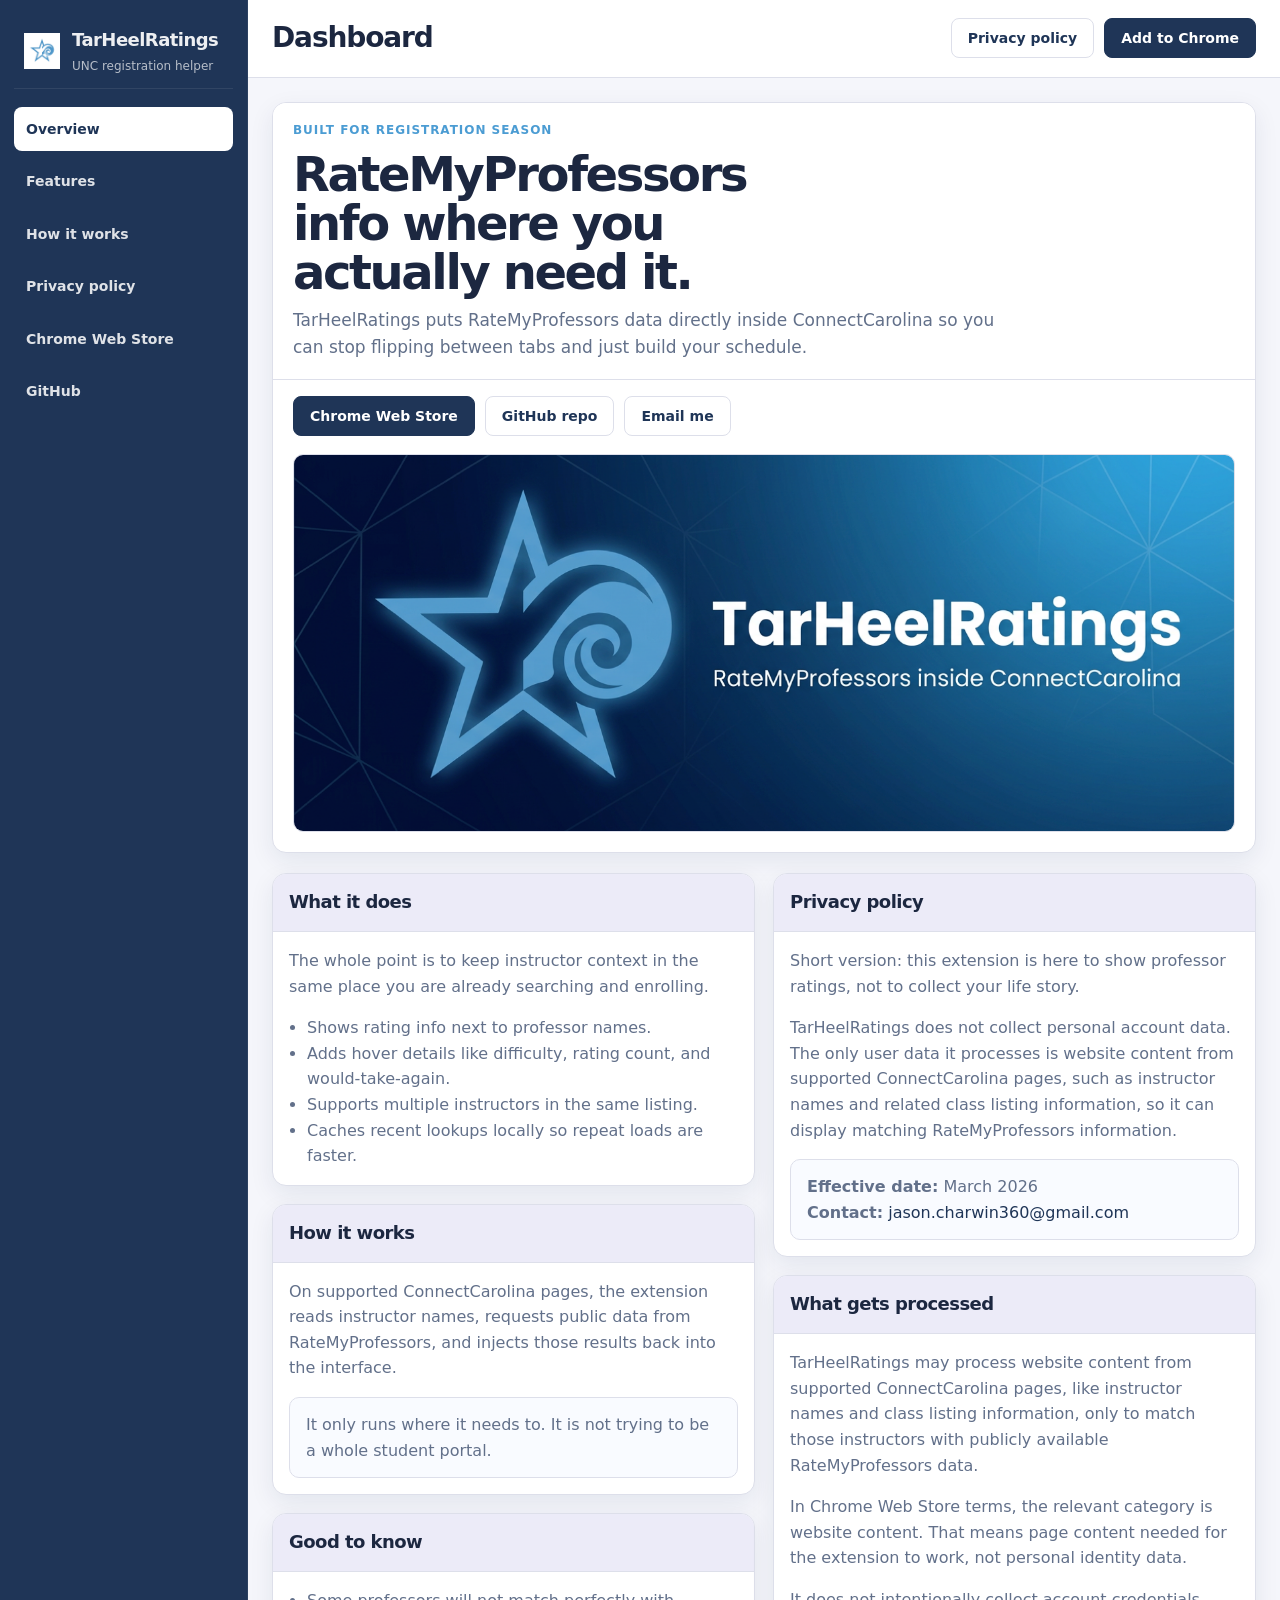
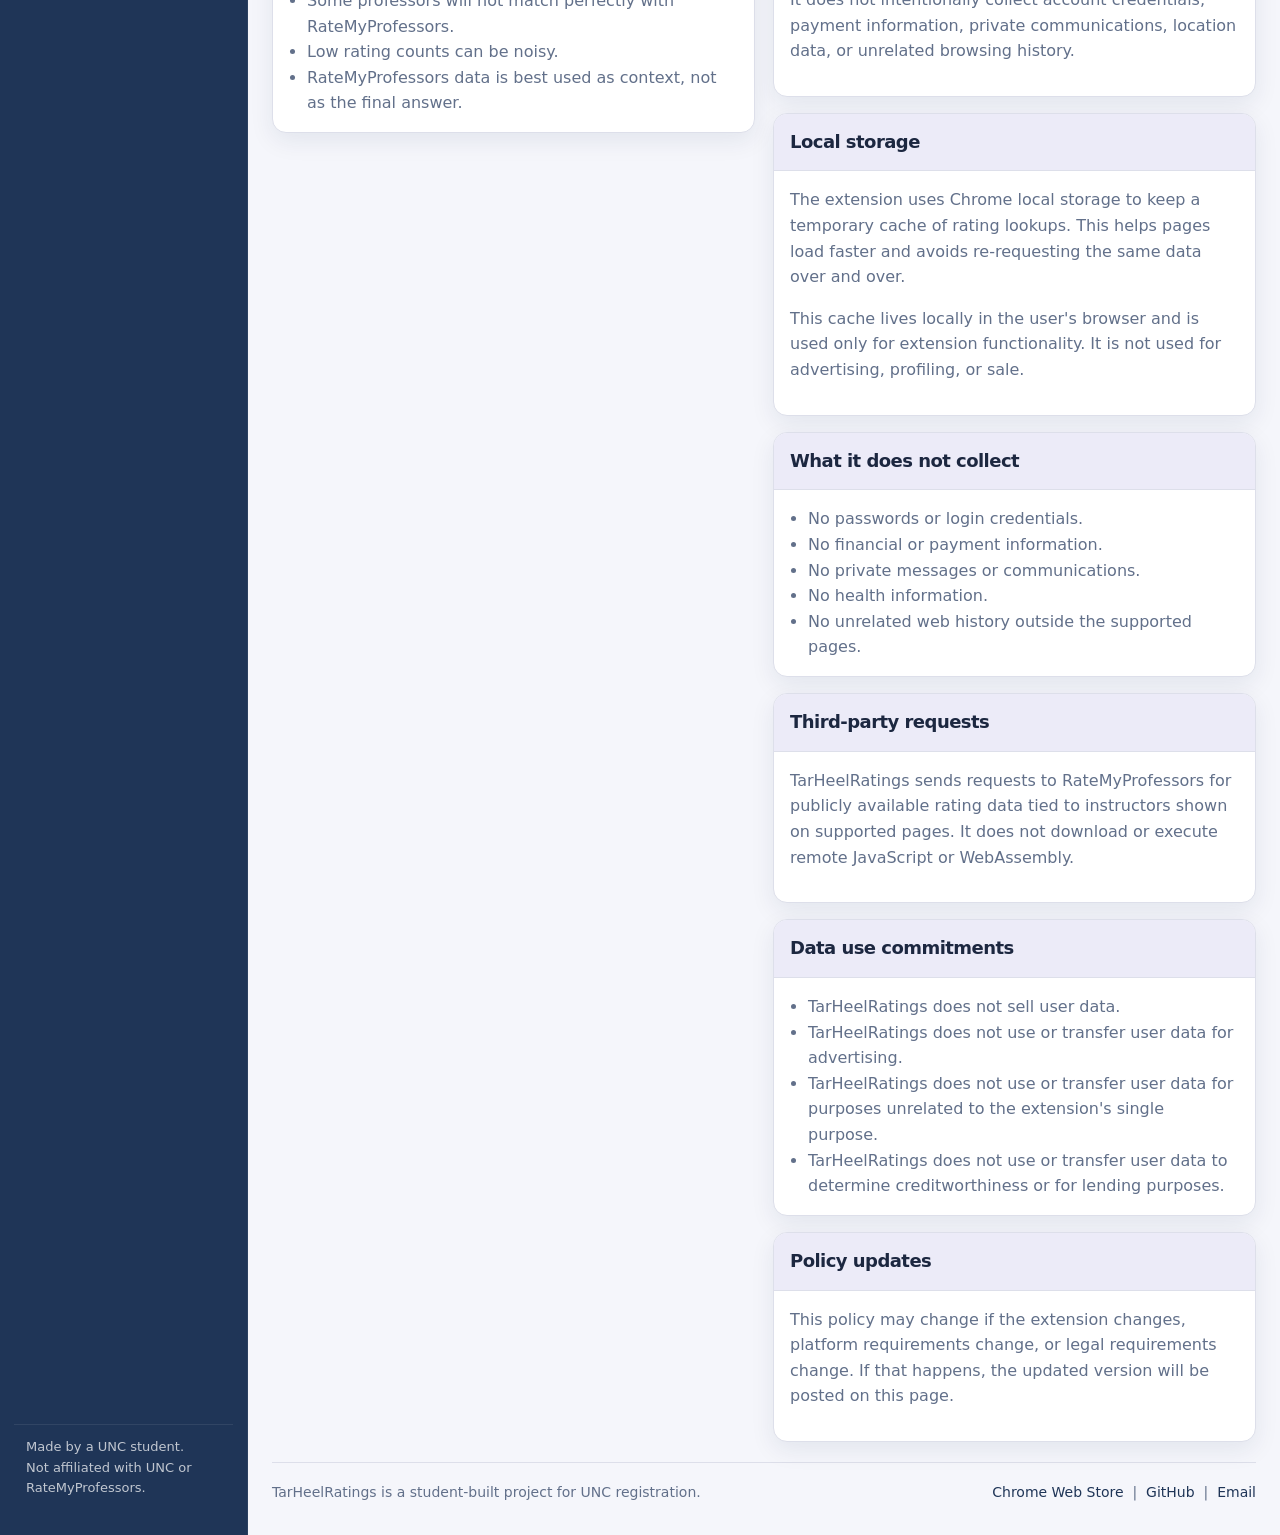
==== commit df9391d5: "Clarify privacy policy data handling. Expand the site privacy section to clearly explain that the ex" ====
--- a/index.html
+++ b/index.html
@@ -452,6 +452,12 @@
                                     Short version: this extension is here to show professor ratings, not to
                                     collect your life story.
                                 </p>
+                                <p>
+                                    TarHeelRatings does not collect personal account data. The only user data it
+                                    processes is website content from supported ConnectCarolina pages, such as
+                                    instructor names and related class listing information, so it can display
+                                    matching RateMyProfessors information.
+                                </p>
                                 <div class="meta-note">
                                     <strong>Effective date:</strong> March 2026<br>
                                     <strong>Contact:</strong> <a href="mailto:jason.charwin360@gmail.com">jason.charwin360@gmail.com</a>
@@ -471,8 +477,13 @@
                                         those instructors with publicly available RateMyProfessors data.
                                     </p>
                                     <p>
+                                        In Chrome Web Store terms, the relevant category is website content.
+                                        That means page content needed for the extension to work, not personal
+                                        identity data.
+                                    </p>
+                                    <p>
                                         It does not intentionally collect account credentials, payment information,
-                                        private communications, or unrelated browsing history.
+                                        private communications, location data, or unrelated browsing history.
                                     </p>
                                 </div>
                             </article>
@@ -487,6 +498,25 @@
                                         lookups. This helps pages load faster and avoids re-requesting the same data
                                         over and over.
                                     </p>
+                                    <p>
+                                        This cache lives locally in the user's browser and is used only for extension
+                                        functionality. It is not used for advertising, profiling, or sale.
+                                    </p>
+                                </div>
+                            </article>
+
+                            <article class="panel">
+                                <div class="panel-head">
+                                    <h3>What it does not collect</h3>
+                                </div>
+                                <div class="panel-body">
+                                    <ul>
+                                        <li>No passwords or login credentials.</li>
+                                        <li>No financial or payment information.</li>
+                                        <li>No private messages or communications.</li>
+                                        <li>No health information.</li>
+                                        <li>No unrelated web history outside the supported pages.</li>
+                                    </ul>
                                 </div>
                             </article>
 
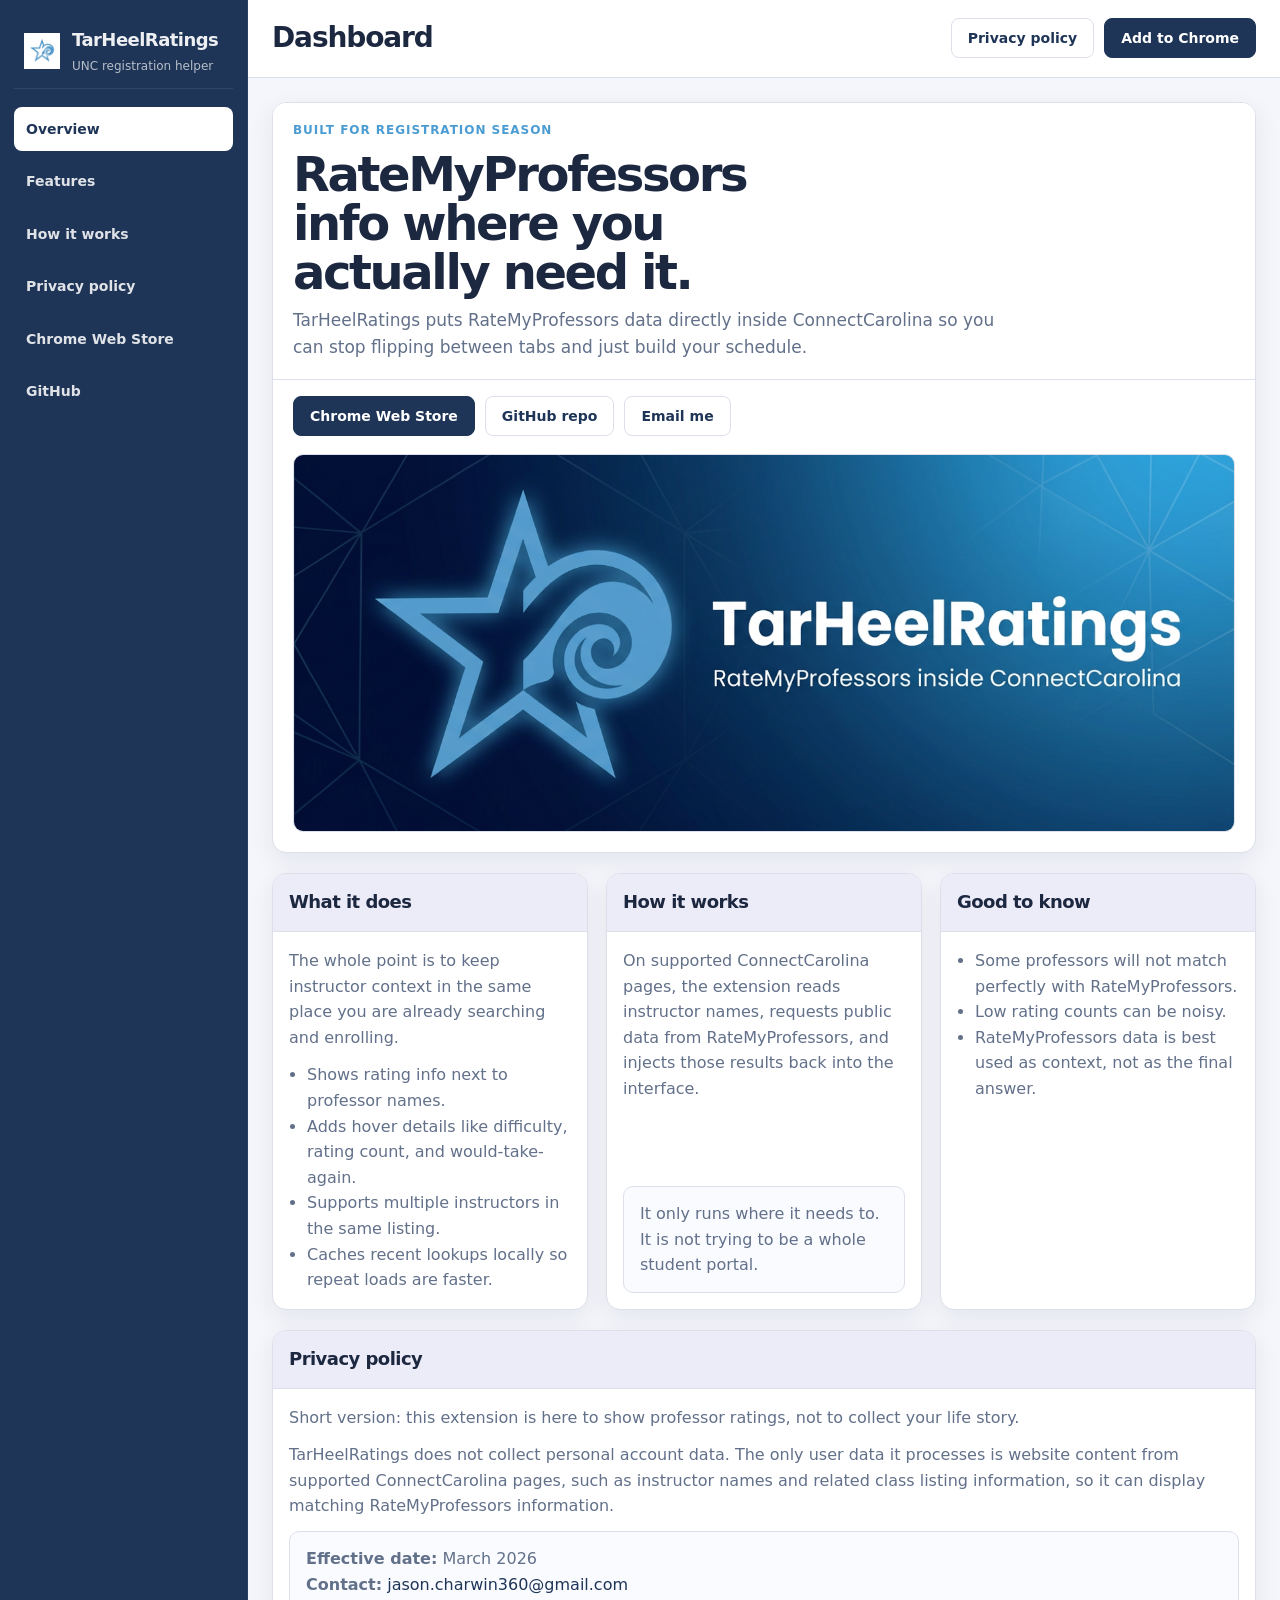
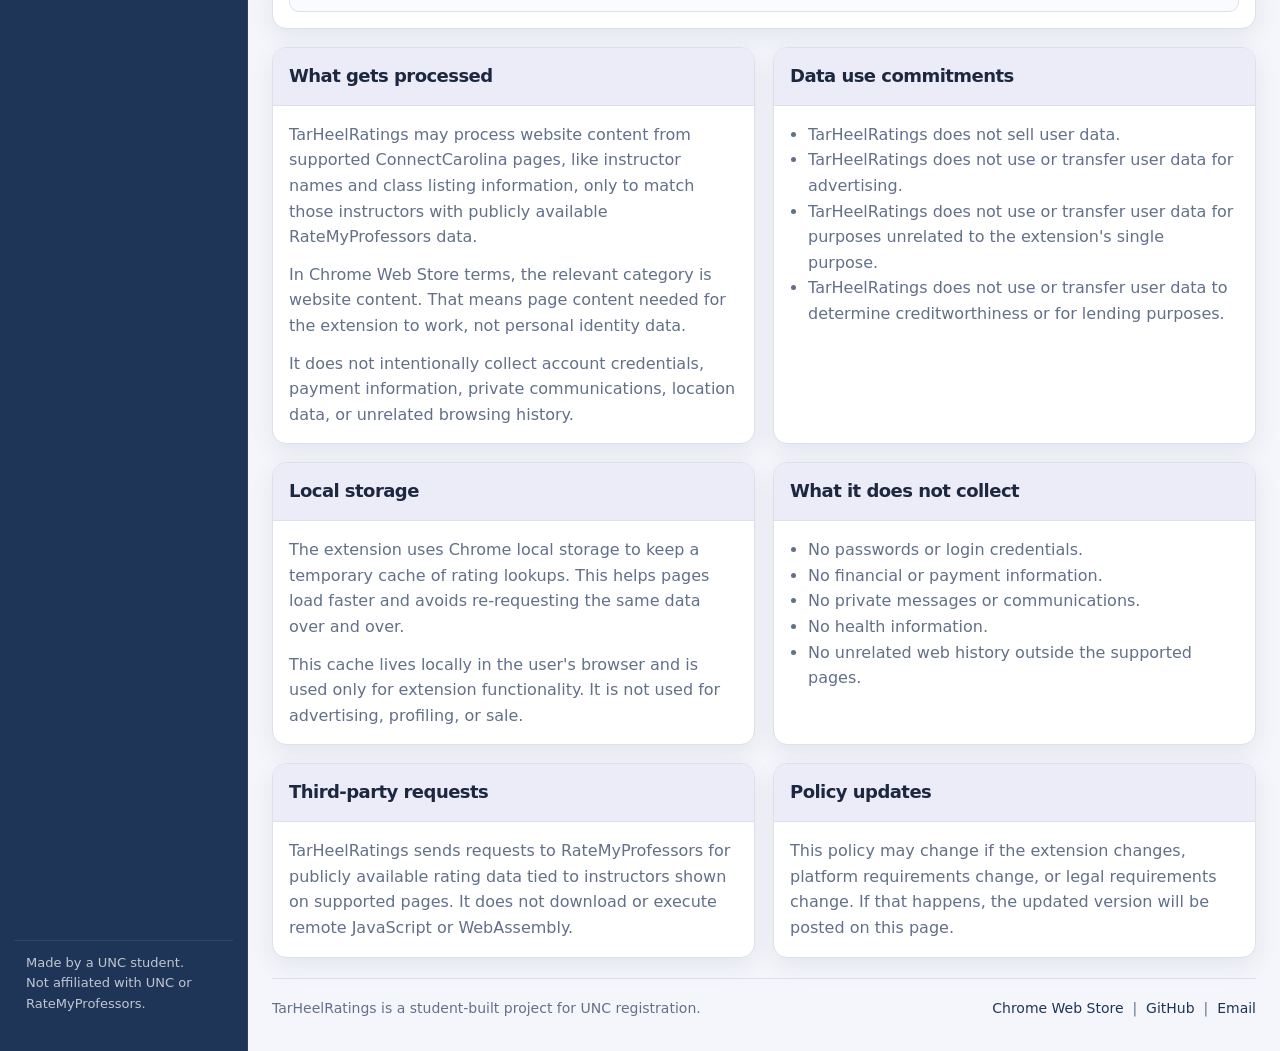
==== commit 64286607: "Rebalance homepage panels into equal-height grids. Split product and privacy into separate sections " ====
--- a/index.html
+++ b/index.html
@@ -242,14 +242,20 @@
             background: #fff;
         }
 
-        .dashboard-grid {
+        .section-block {
             display: grid;
-            grid-template-columns: 1fr 1fr;
             gap: 18px;
-            align-items: start;
-        }
-
-        .stack {
+            margin-bottom: 20px;
+        }
+
+        .product-grid {
+            display: grid;
+            grid-template-columns: repeat(3, minmax(0, 1fr));
+            gap: 18px;
+            align-items: stretch;
+        }
+
+        .privacy-layout {
             display: grid;
             gap: 18px;
         }
@@ -260,6 +266,9 @@
             border-radius: var(--radius);
             overflow: hidden;
             box-shadow: var(--cc-shadow);
+            display: flex;
+            flex-direction: column;
+            height: 100%;
         }
 
         .panel-head {
@@ -278,11 +287,15 @@
 
         .panel-body {
             padding: 16px;
+            flex: 1;
+            display: flex;
+            flex-direction: column;
+            gap: 12px;
         }
 
         .panel-body p,
         .panel-body li {
-            margin-top: 0;
+            margin: 0;
             color: var(--cc-muted);
         }
 
@@ -297,11 +310,14 @@
             border: 1px solid var(--cc-line);
             border-radius: 10px;
             color: var(--cc-muted);
+            margin-top: auto;
         }
 
         .privacy-grid {
             display: grid;
-            gap: 16px;
+            grid-template-columns: repeat(2, minmax(0, 1fr));
+            gap: 18px;
+            align-items: stretch;
         }
 
         .footer {
@@ -324,7 +340,8 @@
                 gap: 12px;
             }
 
-            .dashboard-grid,
+            .product-grid,
+            .privacy-grid,
             .footer {
                 grid-template-columns: 1fr;
                 display: grid;
@@ -392,8 +409,8 @@
                     </div>
                 </section>
 
-                <div class="dashboard-grid">
-                    <div class="stack">
+                <div class="section-block">
+                    <div class="product-grid">
                         <section id="features" class="panel">
                             <div class="panel-head">
                                 <h3>What it does</h3>
@@ -441,125 +458,125 @@
                             </div>
                         </section>
                     </div>
-
-                    <div class="stack">
-                        <section id="privacy" class="panel">
-                            <div class="panel-head">
-                                <h3>Privacy policy</h3>
-                            </div>
-                            <div class="panel-body">
-                                <p>
-                                    Short version: this extension is here to show professor ratings, not to
-                                    collect your life story.
-                                </p>
-                                <p>
-                                    TarHeelRatings does not collect personal account data. The only user data it
-                                    processes is website content from supported ConnectCarolina pages, such as
-                                    instructor names and related class listing information, so it can display
-                                    matching RateMyProfessors information.
-                                </p>
-                                <div class="meta-note">
-                                    <strong>Effective date:</strong> March 2026<br>
-                                    <strong>Contact:</strong> <a href="mailto:jason.charwin360@gmail.com">jason.charwin360@gmail.com</a>
-                                </div>
-                            </div>
-                        </section>
-
-                        <section class="privacy-grid">
-                            <article class="panel">
-                                <div class="panel-head">
-                                    <h3>What gets processed</h3>
-                                </div>
-                                <div class="panel-body">
-                                    <p>
-                                        TarHeelRatings may process website content from supported ConnectCarolina
-                                        pages, like instructor names and class listing information, only to match
-                                        those instructors with publicly available RateMyProfessors data.
-                                    </p>
-                                    <p>
-                                        In Chrome Web Store terms, the relevant category is website content.
-                                        That means page content needed for the extension to work, not personal
-                                        identity data.
-                                    </p>
-                                    <p>
-                                        It does not intentionally collect account credentials, payment information,
-                                        private communications, location data, or unrelated browsing history.
-                                    </p>
-                                </div>
-                            </article>
-
-                            <article class="panel">
-                                <div class="panel-head">
-                                    <h3>Local storage</h3>
-                                </div>
-                                <div class="panel-body">
-                                    <p>
-                                        The extension uses Chrome local storage to keep a temporary cache of rating
-                                        lookups. This helps pages load faster and avoids re-requesting the same data
-                                        over and over.
-                                    </p>
-                                    <p>
-                                        This cache lives locally in the user's browser and is used only for extension
-                                        functionality. It is not used for advertising, profiling, or sale.
-                                    </p>
-                                </div>
-                            </article>
-
-                            <article class="panel">
-                                <div class="panel-head">
-                                    <h3>What it does not collect</h3>
-                                </div>
-                                <div class="panel-body">
-                                    <ul>
-                                        <li>No passwords or login credentials.</li>
-                                        <li>No financial or payment information.</li>
-                                        <li>No private messages or communications.</li>
-                                        <li>No health information.</li>
-                                        <li>No unrelated web history outside the supported pages.</li>
-                                    </ul>
-                                </div>
-                            </article>
-
-                            <article class="panel">
-                                <div class="panel-head">
-                                    <h3>Third-party requests</h3>
-                                </div>
-                                <div class="panel-body">
-                                    <p>
-                                        TarHeelRatings sends requests to RateMyProfessors for publicly available
-                                        rating data tied to instructors shown on supported pages. It does not
-                                        download or execute remote JavaScript or WebAssembly.
-                                    </p>
-                                </div>
-                            </article>
-
-                            <article class="panel">
-                                <div class="panel-head">
-                                    <h3>Data use commitments</h3>
-                                </div>
-                                <div class="panel-body">
-                                    <ul>
-                                        <li>TarHeelRatings does not sell user data.</li>
-                                        <li>TarHeelRatings does not use or transfer user data for advertising.</li>
-                                        <li>TarHeelRatings does not use or transfer user data for purposes unrelated to the extension's single purpose.</li>
-                                        <li>TarHeelRatings does not use or transfer user data to determine creditworthiness or for lending purposes.</li>
-                                    </ul>
-                                </div>
-                            </article>
-
-                            <article class="panel">
-                                <div class="panel-head">
-                                    <h3>Policy updates</h3>
-                                </div>
-                                <div class="panel-body">
-                                    <p>
-                                        This policy may change if the extension changes, platform requirements change,
-                                        or legal requirements change. If that happens, the updated version will be
-                                        posted on this page.
-                                    </p>
-                                </div>
-                            </article>
-                        </section>
+                </div>
+
+                <div id="privacy" class="privacy-layout section-block">
+                    <section class="panel">
+                        <div class="panel-head">
+                            <h3>Privacy policy</h3>
+                        </div>
+                        <div class="panel-body">
+                            <p>
+                                Short version: this extension is here to show professor ratings, not to
+                                collect your life story.
+                            </p>
+                            <p>
+                                TarHeelRatings does not collect personal account data. The only user data it
+                                processes is website content from supported ConnectCarolina pages, such as
+                                instructor names and related class listing information, so it can display
+                                matching RateMyProfessors information.
+                            </p>
+                            <div class="meta-note">
+                                <strong>Effective date:</strong> March 2026<br>
+                                <strong>Contact:</strong> <a href="mailto:jason.charwin360@gmail.com">jason.charwin360@gmail.com</a>
+                            </div>
+                        </div>
+                    </section>
+
+                    <div class="privacy-grid">
+                        <article class="panel">
+                            <div class="panel-head">
+                                <h3>What gets processed</h3>
+                            </div>
+                            <div class="panel-body">
+                                <p>
+                                    TarHeelRatings may process website content from supported ConnectCarolina
+                                    pages, like instructor names and class listing information, only to match
+                                    those instructors with publicly available RateMyProfessors data.
+                                </p>
+                                <p>
+                                    In Chrome Web Store terms, the relevant category is website content.
+                                    That means page content needed for the extension to work, not personal
+                                    identity data.
+                                </p>
+                                <p>
+                                    It does not intentionally collect account credentials, payment information,
+                                    private communications, location data, or unrelated browsing history.
+                                </p>
+                            </div>
+                        </article>
+
+                        <article class="panel">
+                            <div class="panel-head">
+                                <h3>Data use commitments</h3>
+                            </div>
+                            <div class="panel-body">
+                                <ul>
+                                    <li>TarHeelRatings does not sell user data.</li>
+                                    <li>TarHeelRatings does not use or transfer user data for advertising.</li>
+                                    <li>TarHeelRatings does not use or transfer user data for purposes unrelated to the extension's single purpose.</li>
+                                    <li>TarHeelRatings does not use or transfer user data to determine creditworthiness or for lending purposes.</li>
+                                </ul>
+                            </div>
+                        </article>
+
+                        <article class="panel">
+                            <div class="panel-head">
+                                <h3>Local storage</h3>
+                            </div>
+                            <div class="panel-body">
+                                <p>
+                                    The extension uses Chrome local storage to keep a temporary cache of rating
+                                    lookups. This helps pages load faster and avoids re-requesting the same data
+                                    over and over.
+                                </p>
+                                <p>
+                                    This cache lives locally in the user's browser and is used only for extension
+                                    functionality. It is not used for advertising, profiling, or sale.
+                                </p>
+                            </div>
+                        </article>
+
+                        <article class="panel">
+                            <div class="panel-head">
+                                <h3>What it does not collect</h3>
+                            </div>
+                            <div class="panel-body">
+                                <ul>
+                                    <li>No passwords or login credentials.</li>
+                                    <li>No financial or payment information.</li>
+                                    <li>No private messages or communications.</li>
+                                    <li>No health information.</li>
+                                    <li>No unrelated web history outside the supported pages.</li>
+                                </ul>
+                            </div>
+                        </article>
+
+                        <article class="panel">
+                            <div class="panel-head">
+                                <h3>Third-party requests</h3>
+                            </div>
+                            <div class="panel-body">
+                                <p>
+                                    TarHeelRatings sends requests to RateMyProfessors for publicly available
+                                    rating data tied to instructors shown on supported pages. It does not
+                                    download or execute remote JavaScript or WebAssembly.
+                                </p>
+                            </div>
+                        </article>
+
+                        <article class="panel">
+                            <div class="panel-head">
+                                <h3>Policy updates</h3>
+                            </div>
+                            <div class="panel-body">
+                                <p>
+                                    This policy may change if the extension changes, platform requirements change,
+                                    or legal requirements change. If that happens, the updated version will be
+                                    posted on this page.
+                                </p>
+                            </div>
+                        </article>
                     </div>
                 </div>
 
